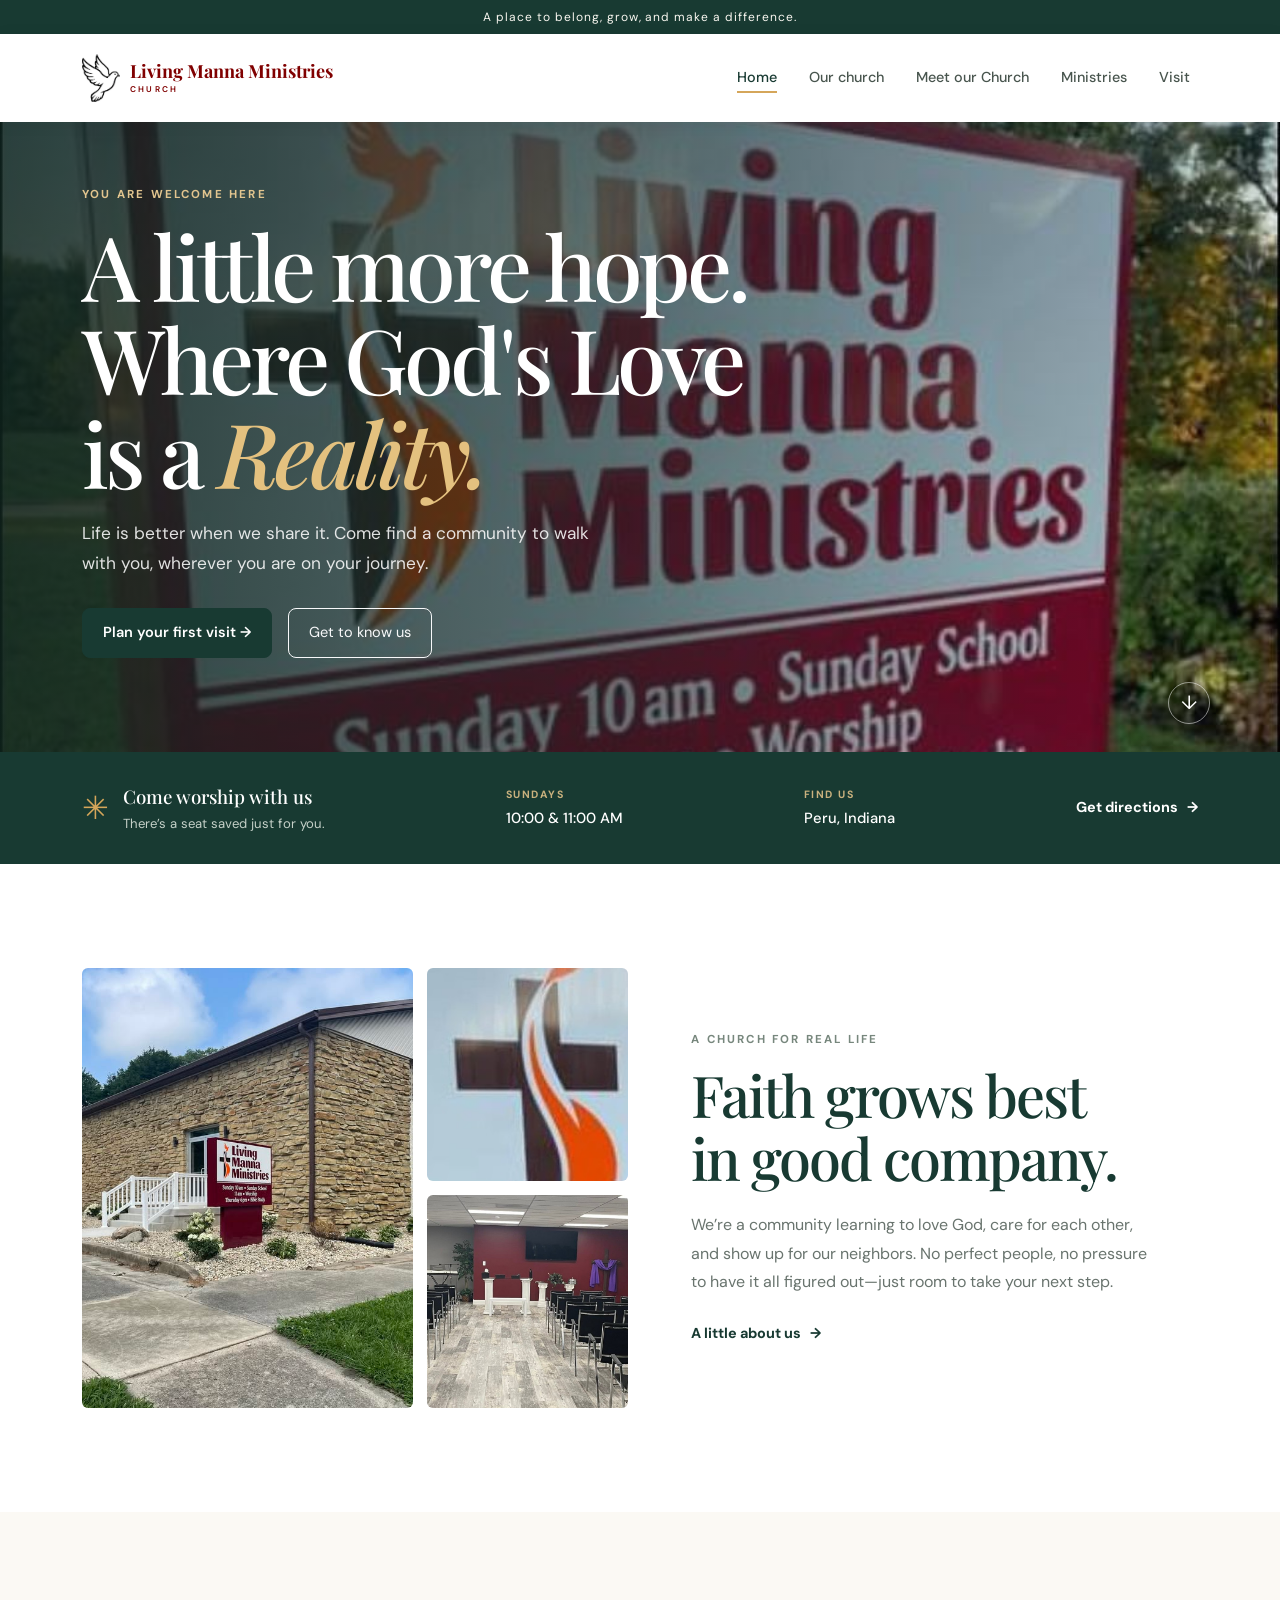
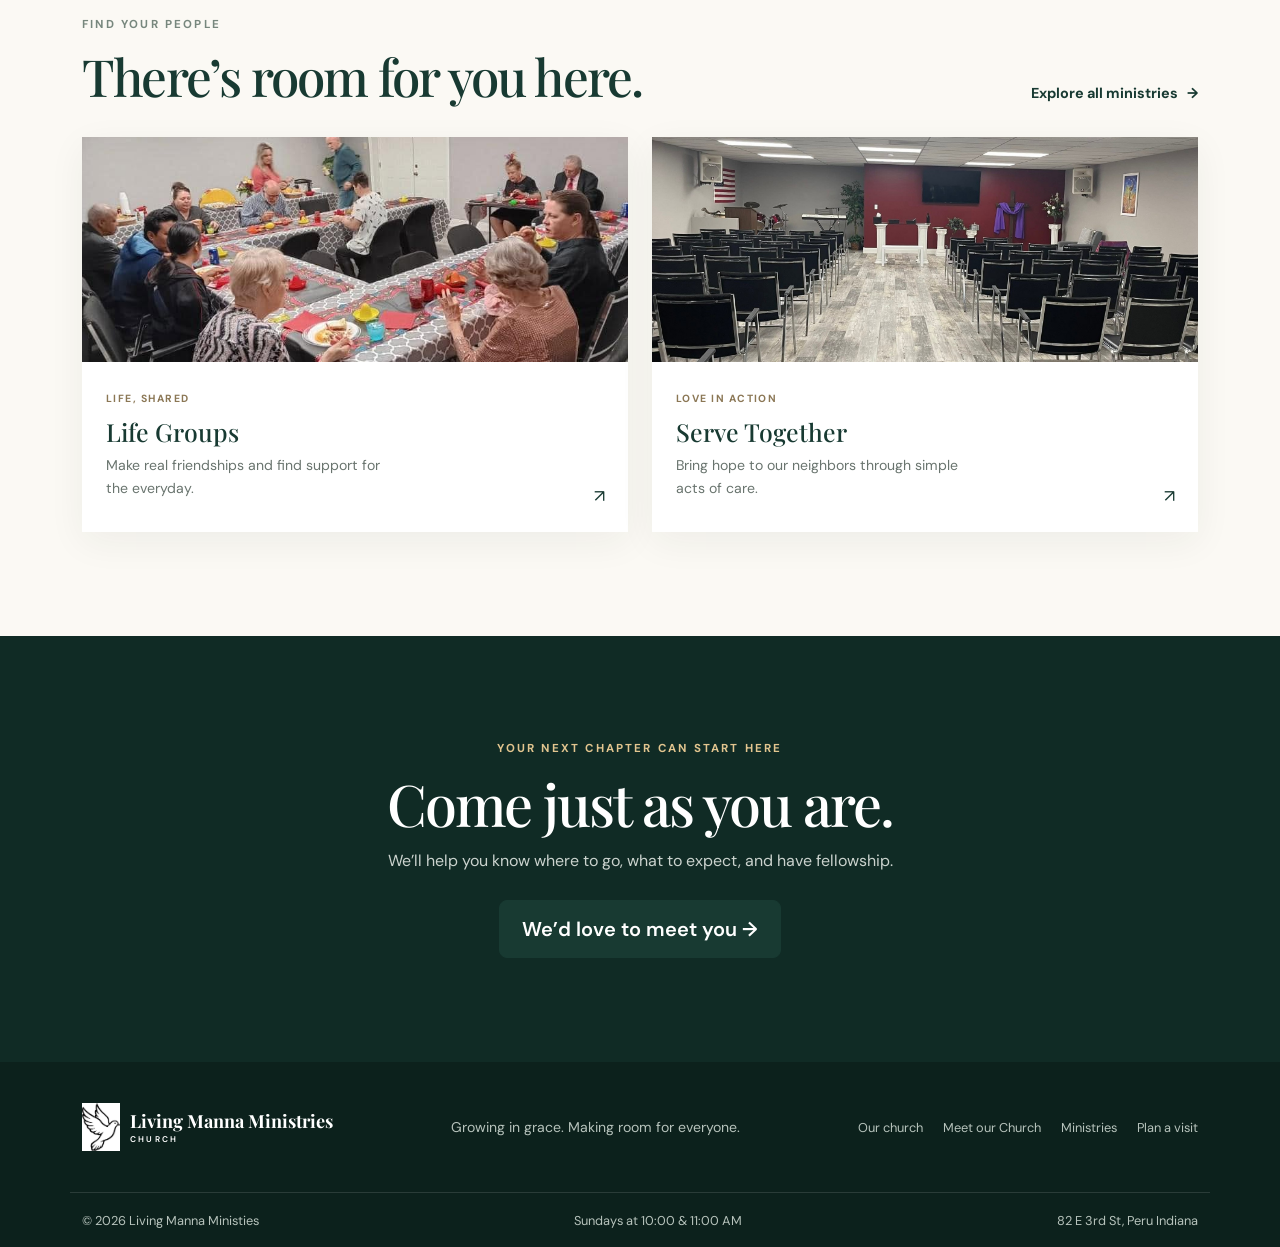
==== index.html @ 955fe7a9 "heading" ====
<!doctype html>
<html lang="en">

<head>
  <meta charset="utf-8">
  <meta name="viewport" content="width=device-width, initial-scale=1">
  <meta name="description"
    content="A welcoming church community. Join us for Sunday worship, find a group, and discover your place at Grace Community Church.">
  <title>Living Manna Ministries</title>
  <link rel="preconnect" href="https://fonts.googleapis.com">
  <link rel="preconnect" href="https://fonts.gstatic.com" crossorigin>
  <link
    href="https://fonts.googleapis.com/css2?family=DM+Sans:wght@400;500;600;700&family=Playfair+Display:wght@500;600;700&display=swap"
    rel="stylesheet">
  <link href="https://cdn.jsdelivr.net/npm/bootstrap@5.3.8/dist/css/bootstrap.min.css" rel="stylesheet"
    integrity="sha384-sRIl4kxILFvY47J16cr9ZwB07vP4J8+LH7qKQnuqkuIAvNWLzeN8tE5YBujZqJLB" crossorigin="anonymous">
  <link rel="stylesheet" href="./css/styles.css">
  <link rel="icon" type="image/x-icon" href="./pics/doveLogo.jpeg">
</head>

<body>
  <div class="welcome-bar">A place to belong, grow, and make a difference.</div>
  <nav class="navbar navbar-expand-lg site-nav sticky-top" aria-label="Main navigation">
    <div class="container">
      <a class="navbar-brand church-brand" href="./index.html"><img class="brand-logo" src="./pics/doveLogo.jpeg"
          alt=""><span class="main">Living Manna Ministries<span class="brand-subtitle">CHURCH</span></span></a>
      <button class="navbar-toggler" type="button" data-bs-toggle="collapse" data-bs-target="#mainNav"
        aria-controls="mainNav" aria-expanded="false" aria-label="Toggle navigation"><span
          class="navbar-toggler-icon"></span></button>
      <div class="collapse navbar-collapse" id="mainNav">
        <ul class="navbar-nav ms-auto align-items-lg-center gap-lg-3">
          <li class="nav-item"><a class="nav-link active" aria-current="page" href="./index.html">Home</a></li>
          <li class="nav-item"><a class="nav-link" href="./html/about.html">Our church</a></li>
          <li class="nav-item"><a class="nav-link" href="./html/meet.html">Meet our Church</a></li>
          <li class="nav-item"><a class="nav-link" href="./html/ministries.html">Ministries</a></li>
          <li class="nav-item"><a class="nav-link" href="./html/contact.html">Visit</a></li>
          <!-- <li class="nav-item ms-lg-2"><a class="btn btn-primary-custom nav-visit" href="./html/contact.html">Plan your
              visit <span aria-hidden="true">→</span></a></li> -->
        </ul>
      </div>
    </div>
  </nav>

  <main>
    <section class="hero">
      <div class="hero-shade"></div>
      <div class="container hero-content">
        <p class="eyebrow light-eyebrow">YOU ARE WELCOME HERE</p>
        <h1>A little more hope.<br>Where God's Love is a  <em>Reality.</em></h1>
        <p class="hero-copy">Life is better when we share it. Come find a community to walk with you, wherever you are
          on your journey.</p>
        <div class="d-flex flex-wrap gap-3">
          <a class="btn btn-primary-custom btn-lg" href="./html/contact.html">Plan your first visit <span
              aria-hidden="true">→</span></a>
          <a class="btn btn-outline-light btn-lg" href="./html/about.html">Get to know us</a>
        </div>
      </div>
      <a href="#welcome" class="hero-scroll" aria-label="Scroll to learn more">↓</a>
    </section>

    <section class="service-strip" aria-label="Sunday service times">
      <div class="container service-strip-inner">
        <div class="service-intro"><span class="service-icon" aria-hidden="true">✳</span>
          <div><strong>Come worship with us</strong><span>There’s a seat saved just for you.</span></div>
        </div>
        <div class="service-detail"><span class="detail-label">SUNDAYS</span><strong>10:00 &amp; 11:00 AM</strong></div>
        <div class="service-detail"><span class="detail-label">FIND US</span><strong>Peru, Indiana</strong></div>
        <a class="text-link" href="./html/contact.html">Get directions <span aria-hidden="true">→</span></a>
      </div>
    </section>

    <section id="welcome" class="section-space">
      <div class="container">
        <div class="row align-items-center g-4">
          <div class="col-lg-6">
            <div class="welcome-gallery">
              <img class="welcome-gallery-main" src="./pics/LivingMannaMinistries.jpg"
                alt="Living Manna Ministries Church">
              <div class="welcome-gallery-stack">
                <img src="./pics/LMM sign2.jpg" alt="Living Manna Ministries sign">
                <img src="./pics/inside1.jpg" alt="Inside the church sanctuary">
              </div>
            </div>
          </div>
          <div class="col-lg-6 welcome-copy">
            <p class="eyebrow">A CHURCH FOR REAL LIFE</p>
            <h2>Faith grows best<br>in good company.</h2>
            <p class="body-copy">We’re a community learning to love God, care for each other, and show up for our
              neighbors. No perfect people, no pressure to have it all figured out—just room to take your next step.</p>
            <a class="text-link" href="./html/about.html">A little about us <span aria-hidden="true">→</span></a>
          </div>
        </div>
      </div>
    </section>

    <section class="ministries-preview section-space">
      <div class="container">
        <div class="section-heading">
          <div>
            <p class="eyebrow">FIND YOUR PEOPLE</p>
            <h2>There’s room for you here.</h2>
          </div>
          <a class="text-link d-none d-md-inline-flex" href="./html/ministries.html">Explore all ministries <span
              aria-hidden="true">→</span></a>
        </div>
        <div class="row g-4 mt-2">
          <!-- <div class="col-md-4"><a class="ministry-card" href="./html/ministries.html#kids">
              <div class="ministry-image ministry-kids"></div>
              <div class="ministry-card-copy"><span class="card-kicker">FOR LITTLE ONES</span>
                <h3>Grace Kids</h3>
                <p>A safe, joyful place for kids to discover a big-hearted God.</p><span class="card-arrow"
                  aria-hidden="true">↗</span>
              </div>
            </a></div> -->
          <div class="col-md-6"><a class="ministry-card" href="./html/ministries.html#groups">
              <div class="ministry-image ministry-groups"></div>
              <div class="ministry-card-copy"><span class="card-kicker">LIFE, SHARED</span>
                <h3>Life Groups</h3>
                <p>Make real friendships and find support for the everyday.</p><span class="card-arrow"
                  aria-hidden="true">↗</span>
              </div>
            </a></div>
          <div class="col-md-6"><a class="ministry-card" href="./html/ministries.html#serve">
              <div class="ministry-image ministry-serve"></div>
              <div class="ministry-card-copy"><span class="card-kicker">LOVE IN ACTION</span>
                <h3>Serve Together</h3>
                <p>Bring hope to our neighbors through simple acts of care.</p><span class="card-arrow"
                  aria-hidden="true">↗</span>
              </div>
            </a></div>
        </div>
        <a class="text-link d-md-none mt-4" href="./html/ministries.html">Explore all ministries <span
            aria-hidden="true">→</span></a>
      </div>
    </section>

    <section class="invitation section-space">
      <div class="container invitation-content">
        <p class="eyebrow light-eyebrow">YOUR NEXT CHAPTER CAN START HERE</p>
        <h2>Come just as you are.</h2>
        <p>We’ll help you know where to go, what to expect, and have fellowship.</p>
        <a class="btn btn-primary-custom btn-lg" href="./html/contact.html">We’d love to meet you <span
            aria-hidden="true">→</span></a>
      </div>
    </section>
  </main>

  <footer class="site-footer">
    <div class="container footer-main">
      <a class="navbar-brand church-brand footer-brand" href="./index.html"><img class="brand-logo"
          src="./pics/doveLogo.jpeg" alt=""><span>Living Manna Ministries<span class="brand-subtitle">CHURCH</span></span></a>
      <p>Growing in grace. Making room for everyone.</p>
      <div class="footer-links"><a href="./html/about.html">Our church</a><a
          href="./html/meet.html">Meet our Church</a><a href="./html/ministries.html">Ministries</a><a
          href="./html/contact.html">Plan a visit</a></div>
    </div>
    <div class="container footer-bottom"><span>© 2026 Living Manna Ministies</span><span>Sundays at 10:00 &amp; 11:00
        AM</span>
      <span>82 E 3rd St, Peru Indiana</span>
    </div>
  </footer>


  <script src="https://cdn.jsdelivr.net/npm/bootstrap@5.3.8/dist/js/bootstrap.bundle.min.js"
    integrity="sha384-FKyoEForCGlyvwx9Hj09JcYn3nv7wiPVlz7YYwJrWVcXK/BmnVDxM+D2scQbITxI"
    crossorigin="anonymous"></script>
</body>

</html>
---- css/styles.css ----
:root {
  --forest: #183a32;
  --forest-deep: #102b25;
  --sage: #e9eee7;
  --cream: #fbf9f4;
  --gold: #d5a65a;
  --ink: #23312c;
  --muted: #69746e;
  --serif: "Playfair Display", Georgia, serif;
  --sans: "DM Sans", Arial, sans-serif;
}

* {
  box-sizing: border-box;
}

html {
  scroll-behavior: smooth;
}

body {
  margin: 0;
  color: var(--ink);
  background: #fff;
  font-family: var(--sans);
  -webkit-font-smoothing: antialiased;
}

a {
  color: inherit;
}

/* a {
  background-color: powderblue;
  transition: background-color 0.5s;
}

a:hover {
  background-color: gold;
} */

/* #carousel {
  height: 50px;
} */

.welcome-bar {
  padding: 8px 16px;
  color: #f9f7f0;
  /* color: maroon; */
  background: var(--forest);
  font-size: 0.75rem;
  letter-spacing: 0.08em;
  text-align: center;
}

.site-nav {
  padding: 15px 0;
  background: rgba(255, 255, 255, 0.97);
  box-shadow: 0 2px 16px rgba(20, 40, 31, 0.06);
}

.church-brand {
  display: inline-flex;
  align-items: center;
  gap: 10px;
  color: var(--forest);
  font-family: var(--serif);
  font-size: 1.13rem;
  font-weight: 700;
  line-height: 1.1;
}

.church-brand:hover {
  color: var(--forest);
}

.main {
  color: maroon;
}

.brand-logo {
  display: block;
  width: 38px;
  color: maroon;
  height: 48px;
  object-fit: contain;
}

.brand-subtitle {
  display: block;
  margin-top: 4px;
  font-family: var(--sans);
  font-size: 0.52rem;
  font-weight: 600;
  letter-spacing: 0.27em;
}

.site-nav .nav-link {
  position: relative;
  color: #48554e;
  font-size: 0.9rem;
  font-weight: 500;
  transition: color 0.2s ease;
}

.site-nav .nav-link:hover,
.site-nav .nav-link:focus-visible,
.site-nav .nav-link.active {
  color: var(--forest);
}

.site-nav .nav-link::after {
  position: absolute;
  right: 0.5rem;
  bottom: 0.25rem;
  left: 0.5rem;
  height: 2px;
  background: var(--gold);
  content: "";
  transform: scaleX(0);
  transform-origin: center;
  transition: transform 0.2s ease;
}

.site-nav .nav-link:hover::after,
.site-nav .nav-link:focus-visible::after,
.site-nav .nav-link.active::after {
  transform: scaleX(1);
}

.btn-primary-custom {
  border: 1px solid var(--forest);
  color: #fff;
  background: var(--forest);
  font-weight: 600;
}

.btn-primary-custom:hover,
.btn-primary-custom:focus {
  border-color: var(--forest-deep);
  color: #fff;
  background: var(--forest-deep);
}

.nav-visit {
  padding: 10px 17px;
  font-size: 0.87rem;
}

.hero {
  position: relative;
  display: flex;
  min-height: 630px;
  align-items: center;
  overflow: hidden;
  color: #fff;
  /* background: #34443a url("https://images.unsplash.com/photo-1511632765486-a01980e01a18?auto=format&fit=crop&w=2000&q=85") center 42% / cover no-repeat; */
  background-image: url("../pics/LMM\ sign1.jpg");
  background-position: center 42%;
  background-size: cover;
  background-repeat: no-repeat;
}

.hero-shade {
  position: absolute;
  inset: 0;
  background: linear-gradient(90deg, rgba(15, 35, 29, 0.85) 0%, rgba(15, 35, 29, 0.58) 48%, rgba(15, 35, 29, 0.08) 100%);
}

.hero-content {
  position: relative;
  z-index: 1;
  padding-top: 24px;
  padding-bottom: 54px;
}

.eyebrow {
  margin-bottom: 15px;
  color: #77877d;
  font-size: 0.72rem;
  font-weight: 700;
  letter-spacing: 0.19em;
}

.light-eyebrow {
  color: #e2c58f;
}

h1,
h2,
h3 {
  font-family: var(--serif);
}

.hero h1 {
  max-width: 720px;
  margin: 0 0 20px;
  font-size: clamp(3.1rem, 7vw, 5.7rem);
  font-weight: 500;
  letter-spacing: -0.045em;
  line-height: 1.04;
}

.hero h1 em {
  color: #e4c17f;
  font-weight: 500;
}

.hero-copy {
  max-width: 510px;
  margin-bottom: 30px;
  color: rgba(255, 255, 255, 0.86);
  font-size: 1.08rem;
  line-height: 1.75;
}

.hero .btn {
  padding: 13px 20px;
  font-size: 0.91rem;
}

.hero .btn-outline-light:hover {
  color: var(--forest);
}

.hero-scroll {
  position: absolute;
  z-index: 1;
  right: max(calc((100vw - 1140px) / 2), 24px);
  bottom: 28px;
  display: grid;
  width: 42px;
  height: 42px;
  place-items: center;
  border: 1px solid rgba(255, 255, 255, 0.5);
  border-radius: 50%;
  color: #fff;
  font-size: 1.2rem;
  text-decoration: none;
}

.service-strip {
  color: #fff;
  background: var(--forest);
}

.service-strip-inner {
  display: flex;
  min-height: 112px;
  align-items: center;
  justify-content: space-between;
  gap: 24px;
}

.service-intro {
  display: flex;
  align-items: center;
  gap: 14px;
}

.service-icon {
  color: var(--gold);
  font-size: 2rem;
}

.service-intro strong,
.service-intro span:not(.service-icon) {
  display: block;
}

.service-intro strong {
  font-family: var(--serif);
  font-size: 1.17rem;
  font-weight: 500;
}

.service-intro div span {
  margin-top: 3px;
  color: #c5d0c8;
  font-size: 0.82rem;
}

.service-detail {
  display: grid;
  gap: 4px;
}

.detail-label {
  color: #c9b17e;
  font-size: 0.66rem;
  font-weight: 700;
  letter-spacing: 0.14em;
}

.service-detail strong {
  font-size: 0.92rem;
  font-weight: 500;
}

.text-link {
  display: inline-flex;
  align-items: center;
  gap: 9px;
  color: var(--forest);
  font-size: 0.9rem;
  font-weight: 700;
  text-decoration: none;
}

.text-link:hover {
  color: #9c7131;
}

.service-strip .text-link {
  color: #fff;
}

.section-space {
  padding: 104px 0;
}

.welcome-gallery {
  display: grid;
  height: clamp(320px, 38vw, 440px);
  grid-template-columns: minmax(0, 1.65fr) minmax(0, 1fr);
  gap: 14px;
}

.welcome-gallery img {
  display: block;
  width: 100%;
  height: 100%;
  border-radius: 6px;
  object-fit: cover;
}

.welcome-gallery-stack {
  display: grid;
  min-height: 0;
  grid-template-rows: repeat(2, minmax(0, 1fr));
  gap: 14px;
}

.welcome-photo {
  min-height: 430px;
  background: #e9e8df url("https://images.unsplash.com/photo-1511632765486-a01980e01a18?auto=format&fit=crop&w=1100&q=85") center / cover no-repeat;
}

.welcome-copy {
  padding-left: clamp(20px, 4vw, 72px);
}

.welcome-copy h2,
.section-heading h2,
.invitation h2,
.page-intro h1 {
  color: var(--forest);
  font-size: clamp(2.5rem, 4.5vw, 3.8rem);
  font-weight: 500;
  letter-spacing: -0.035em;
  line-height: 1.1;
}

.welcome-copy h2 {
  margin-bottom: 21px;
}

.body-copy {
  max-width: 470px;
  margin-bottom: 24px;
  color: var(--muted);
  font-size: 1rem;
  line-height: 1.8;
}

.ministries-preview {
  background: var(--cream);
}

.section-heading {
  display: flex;
  align-items: end;
  justify-content: space-between;
  gap: 24px;
}

.section-heading h2 {
  margin-bottom: 0;
  font-size: clamp(2.2rem, 4vw, 3.2rem);
}

.ministry-card {
  display: block;
  height: 100%;
  overflow: hidden;
  color: var(--ink);
  background: #fff;
  box-shadow: 0 10px 35px rgba(26, 44, 34, 0.06);
  text-decoration: none;
  transition: transform 180ms ease, box-shadow 180ms ease;
}

.ministry-card:hover {
  transform: translateY(-4px);
  box-shadow: 0 15px 38px rgba(26, 44, 34, 0.12);
}

.ministry-image {
  height: 225px;
  background-position: center;
  background-size: cover;
}

.ministry-kids {
  background-image: url("https://images.unsplash.com/photo-1472162072942-cd5147eb3902?auto=format&fit=crop&w=800&q=80");
}

.ministry-groups {
  /* background-image: url("https://images.unsplash.com/photo-1529156069898-49953e39b3ac?auto=format&fit=crop&w=800&q=80"); */
  background-image: url("../pics/pplChurch.jpg");
}

.ministry-serve {
  /* background-image: url("https://images.unsplash.com/photo-1559027615-cd4628902d4a?auto=format&fit=crop&w=800&q=80"); */

  background-image: url("../pics/inside1.jpg");
}

.ministry-card-copy {
  position: relative;
  min-height: 170px;
  padding: 23px 24px;
}

.card-kicker {
  color: #8b7755;
  font-size: 0.65rem;
  font-weight: 700;
  letter-spacing: 0.14em;
}

.ministry-card h3 {
  margin: 8px 0;
  color: var(--forest);
  font-size: 1.55rem;
}

.ministry-card p {
  max-width: 285px;
  margin: 0;
  color: var(--muted);
  font-size: 0.88rem;
  line-height: 1.6;
}

.card-arrow {
  position: absolute;
  right: 23px;
  bottom: 22px;
  color: var(--forest);
  font-size: 1.1rem;
}

.invitation {
  color: #fff;
  background: var(--forest-deep);
  text-align: center;
}

.invitation-content {
  max-width: 730px;
}

.invitation h2 {
  margin-bottom: 14px;
  color: #fff;
}

.invitation p:not(.eyebrow) {
  margin: 0 auto 27px;
  color: #cbd3ce;
  font-size: 1rem;
}

.invitation .btn {
  padding: 13px 22px;
}

.site-footer {
  color: #e7ece8;
  background: #0c211c;
}

.footer-main {
  display: flex;
  min-height: 130px;
  align-items: center;
  justify-content: space-between;
  gap: 24px;
}

.footer-brand {
  color: #fff;
}

.footer-brand:hover {
  color: #fff;
}

.footer-main > p {
  margin: 0;
  color: #b7c3bc;
  font-size: 0.88rem;
}

.footer-links {
  display: flex;
  gap: 20px;
}

.footer-links a,
.footer-bottom {
  color: #b7c3bc;
  font-size: 0.8rem;
  text-decoration: none;
}

.footer-links a:hover {
  color: #fff;
}

.footer-bottom {
  display: flex;
  min-height: 55px;
  align-items: center;
  justify-content: space-between;
  border-top: 1px solid rgba(255, 255, 255, 0.12);
}

.page-intro {
  padding: 88px 0 82px;
  background: var(--cream);
  text-align: center;
}

.page-intro .eyebrow {
  margin-bottom: 12px;
}

.page-intro h1 {
  margin-bottom: 15px;
}

.page-intro p:not(.eyebrow) {
  max-width: 620px;
  margin: 0 auto;
  color: var(--muted);
  font-size: 1.05rem;
  line-height: 1.7;
}

.story-section {
  padding: 80px 0;
}

.story-image {
  min-height: 420px;
  background-image: url("../pics/pplChurch.jpg"); 
  /* background: #e4e9e4 url("https://images.unsplash.com/photo-1529156069898-49953e39b3ac?auto=format&fit=crop&w=1100&q=85") center / cover no-repeat; */
}

.story-copy {
  max-width: 530px;
}

.story-copy h2,
.value-card h3,
.visit-card h2,
.ministry-detail h2 {
  color: var(--forest);
}

.story-copy h2,
.visit-card h2,
.ministry-detail h2 {
  font-size: clamp(2rem, 4vw, 2.8rem);
}

.story-copy p,
.ministry-detail p {
  color: var(--muted);
  line-height: 1.8;
}

.values-section {
  padding: 76px 0 90px;
  /* background: var(--cream); */
  background-imgage: url("../pics/inside1.jpg");

}

.section-heading-title {
  color: var(--forest);
  font-size: clamp(2.2rem, 4vw, 3.2rem);
  font-weight: 500;
}

.value-card {
  height: 100%;
  padding: 28px;
  border-top: 2px solid var(--gold);
  background: #fff;
}

.value-card h3 {
  margin-bottom: 10px;
  font-size: 1.45rem;
}

.value-card p {
  margin: 0;
  color: var(--muted);
  font-size: 0.92rem;
  line-height: 1.7;
}

.church-team {
  padding: 70px 0 90px;
  background: var(--cream);
}

.member-card {
  height: 100%;
  overflow: hidden;
  border: 0;
  background: #fff;
  box-shadow: 0 10px 35px rgba(26, 44, 34, 0.08);
}

.member-card-photo {
  display: grid;
  min-height: 280px;
  place-items: center;
  padding: 20px;
  color: var(--muted);
  background: #e9eee7;
  text-align: center;
}

.member-card-photo img {
  width: 100%;
  height: 100%;
  min-height: 280px;
  object-fit: cover;
}

.member-card-photo span {
  padding: 10px 14px;
  border: 1px dashed #9aa79e;
  border-radius: 4px;
  font-size: 0.9rem;
}

.member-card .card-body {
  padding: 22px 24px;
}

.member-card h2 {
  margin-bottom: 6px;
  color: var(--forest);
  font-family: var(--serif);
  font-size: 1.5rem;
}

.member-card p {
  margin: 0;
  color: var(--muted);
}

.member-position {
  color: #8b7755 !important;
  font-size: 0.78rem;
  font-weight: 700;
  letter-spacing: 0.1em;
  text-transform: uppercase;
}

.ministries-page {
  padding: 70px 0 90px;
}

.ministry-detail {
  display: grid;
  min-height: 310px;
  grid-template-columns: 0.9fr 1.1fr;
  align-items: center;
  gap: 48px;
  padding: 32px 0;
  border-bottom: 1px solid #e8ebe7;
  scroll-margin-top: 90px;
}

.ministry-detail:nth-child(even) {
  grid-template-columns: 1.1fr 0.9fr;
}

.ministry-detail:nth-child(even) .ministry-detail-image {
  order: 2;
}

.ministry-detail-image {
  min-height: 255px;
  background-position: center;
  background-size: cover;
}

.kids-photo {
  /* background-image: url("https://images.unsplash.com/photo-1472162072942-cd5147eb3902?auto=format&fit=crop&w=1000&q=80"); */
  background-image: url("https://encrypted-tbn0.gstatic.com/images?q=tbn:ANd9GcRfG9FADk11TNDxoEALGDIh_ZkDiamhuigVRnOQrStZWg&s=10")
}

.groups-photo {
  background-image: url("https://images.unsplash.com/photo-1529156069898-49953e39b3ac?auto=format&fit=crop&w=1000&q=80");
}

.serve-photo {
  background-image: url("https://images.unsplash.com/photo-1559027615-cd4628902d4a?auto=format&fit=crop&w=1000&q=80");
}

.ministry-detail h2 {
  margin-bottom: 12px;
}

.visit-section {
  padding: 72px 0 96px;
}

.visit-card {
  height: 100%;
  padding: 32px;
  background: var(--cream);
}

.visit-card h2 {
  margin-bottom: 20px;
}

.visit-card h3 {
  margin: 22px 0 6px;
  color: var(--forest);
  font-size: 1.18rem;
}

.visit-card p,
.visit-card address {
  margin-bottom: 0;
  color: var(--muted);
  line-height: 1.75;
}

.visit-photo {
  min-height: 420px;
  background: #e3e7e1 url("https://images.unsplash.com/photo-1438232992991-995b7058bbb3?auto=format&fit=crop&w=1100&q=85") center / cover no-repeat;
}

.contact-callout {
  margin-top: 36px;
  padding: 28px;
  color: #fff;
  background: var(--forest);
}

.contact-callout h2 {
  margin-bottom: 8px;
  color: #fff;
  font-family: var(--serif);
  font-size: 1.65rem;
}

.contact-callout p {
  margin-bottom: 17px;
  color: #d0dad3;
}

.contact-callout a {
  color: #e6c98e;
}

#carousel .carousel-item img {
  display: block;
  width: min(100%, 900px);
  height: clamp(240px, 45vw, 480px);
  margin-inline: auto;
  object-fit: contain;
}

@media (max-width: 767.98px) {
  .hero {
    min-height: 590px;
    background-position: 58% center;
  }

  .hero-shade {
    background: linear-gradient(90deg, rgba(15, 35, 29, 0.83), rgba(15, 35, 29, 0.5));
  }

  .hero h1 {
    font-size: clamp(2.5rem, 9vw, 3.5rem);
  }

  .service-strip-inner {
    min-height: auto;
    flex-wrap: wrap;
    justify-content: flex-start;
    padding-top: 24px;
    padding-bottom: 24px;
  }

  .service-intro {
    width: 100%;
  }

  .service-detail {
    min-width: 42%;
  }

  .service-strip .text-link {
    margin-top: 4px;
  }

  .section-space {
    padding: 70px 0;
  }

  .welcome-photo {
    min-height: 300px;
  }

  .welcome-gallery {
    height: auto;
    grid-template-columns: 1fr;
  }

  .welcome-gallery-main {
    aspect-ratio: 1.5;
  }

  .welcome-gallery-stack {
    height: 230px;
    grid-template-columns: 1fr;
    grid-template-rows: repeat(2, minmax(0, 1fr));
  }

  .welcome-copy {
    padding-left: 12px;
  }

  .section-heading {
    align-items: start;
    flex-direction: column;
  }

  .ministry-image {
    height: 210px;
  }

  .footer-main {
    align-items: flex-start;
    flex-direction: column;
    justify-content: center;
    padding-top: 28px;
    padding-bottom: 28px;
  }

  .footer-links {
    flex-wrap: wrap;
  }

  .footer-bottom {
    align-items: flex-start;
    flex-direction: column;
    justify-content: center;
    gap: 6px;
    padding-top: 14px;
    padding-bottom: 14px;
  }

  .page-intro {
    padding: 66px 0;
  }

  .story-section,
  .ministries-page,
  .visit-section,
  .church-team {
    padding-top: 55px;
    padding-bottom: 65px;
  }

  .story-image,
  .visit-photo {
    min-height: 300px;
  }

  .ministry-detail,
  .ministry-detail:nth-child(even) {
    grid-template-columns: 1fr;
    gap: 24px;
    padding: 24px 0;
  }

  .ministry-detail:nth-child(even) .ministry-detail-image {
    order: 0;
  }

  .ministry-detail-image {
    min-height: 230px;
  }
}

@media (prefers-reduced-motion: reduce) {
  html {
    scroll-behavior: auto;
  }

  *,
  *::before,
  *::after {
    transition-duration: 0.01ms !important;
  }
}
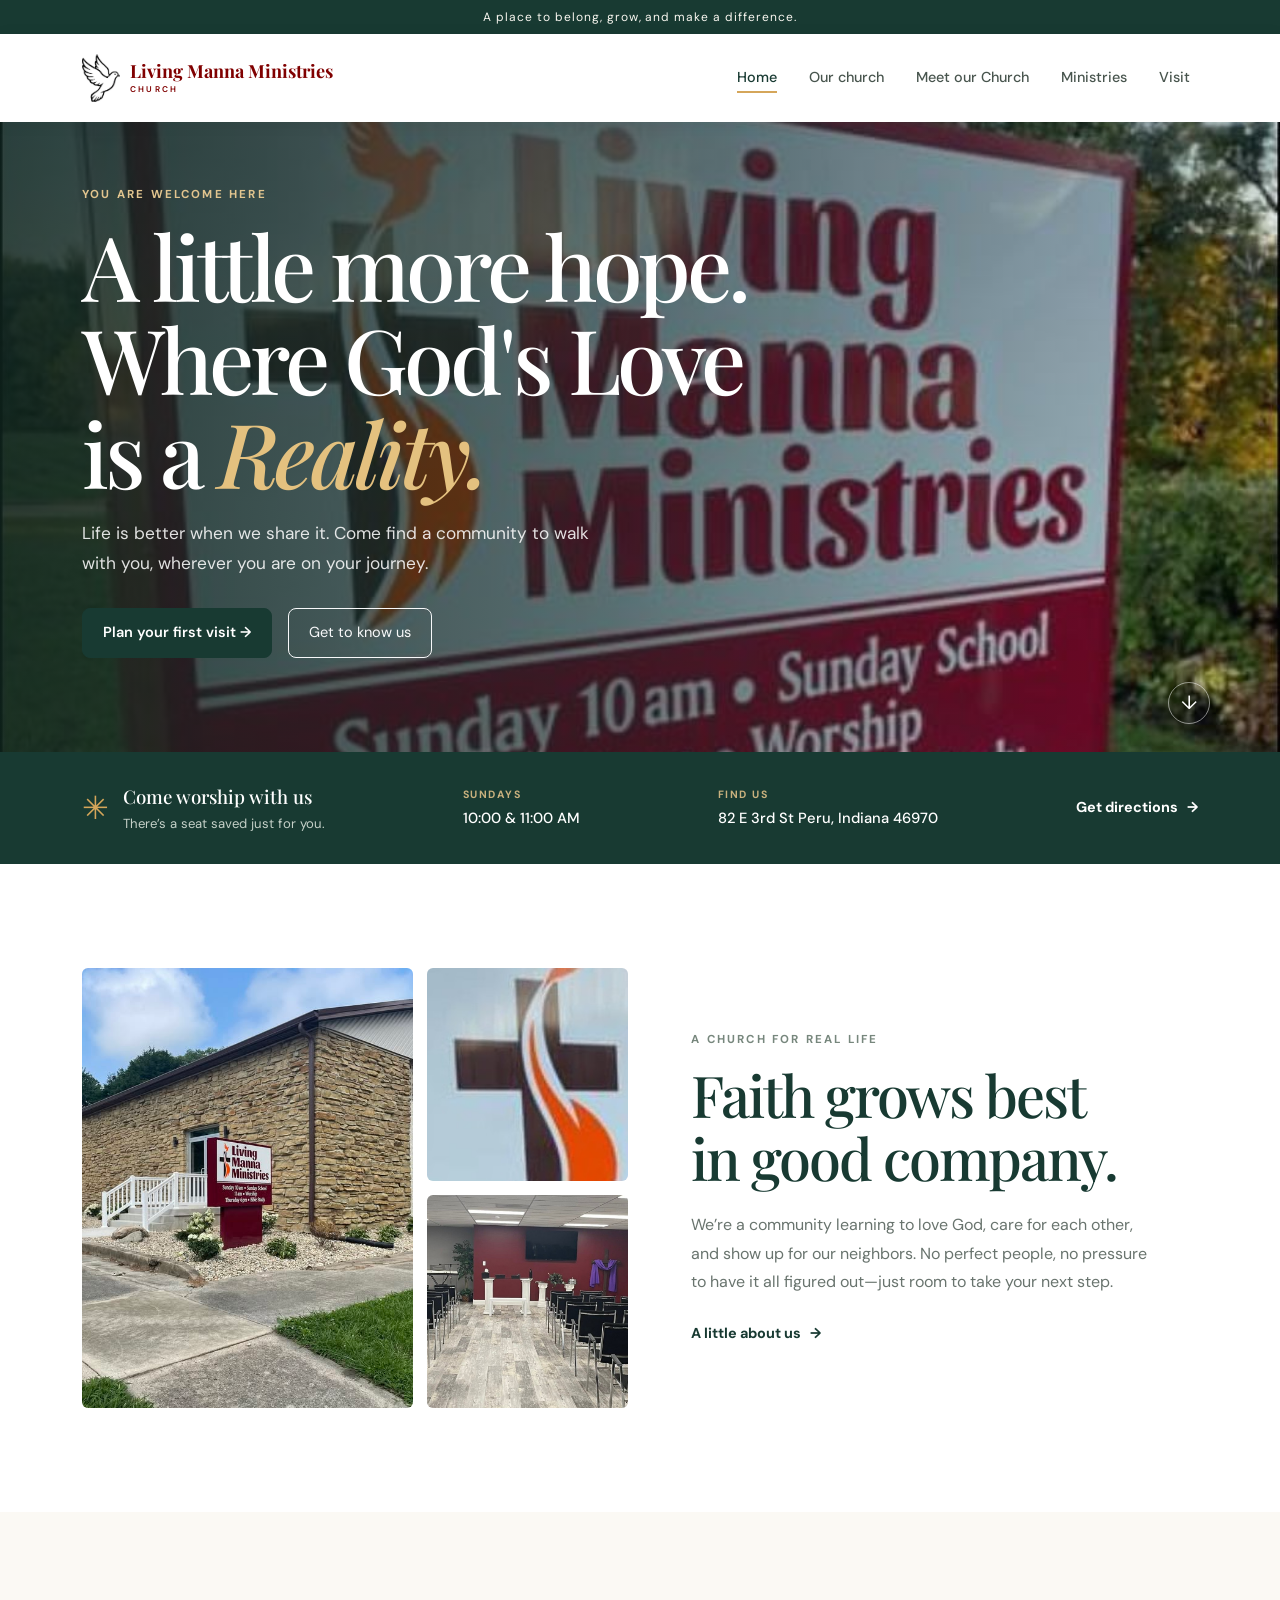
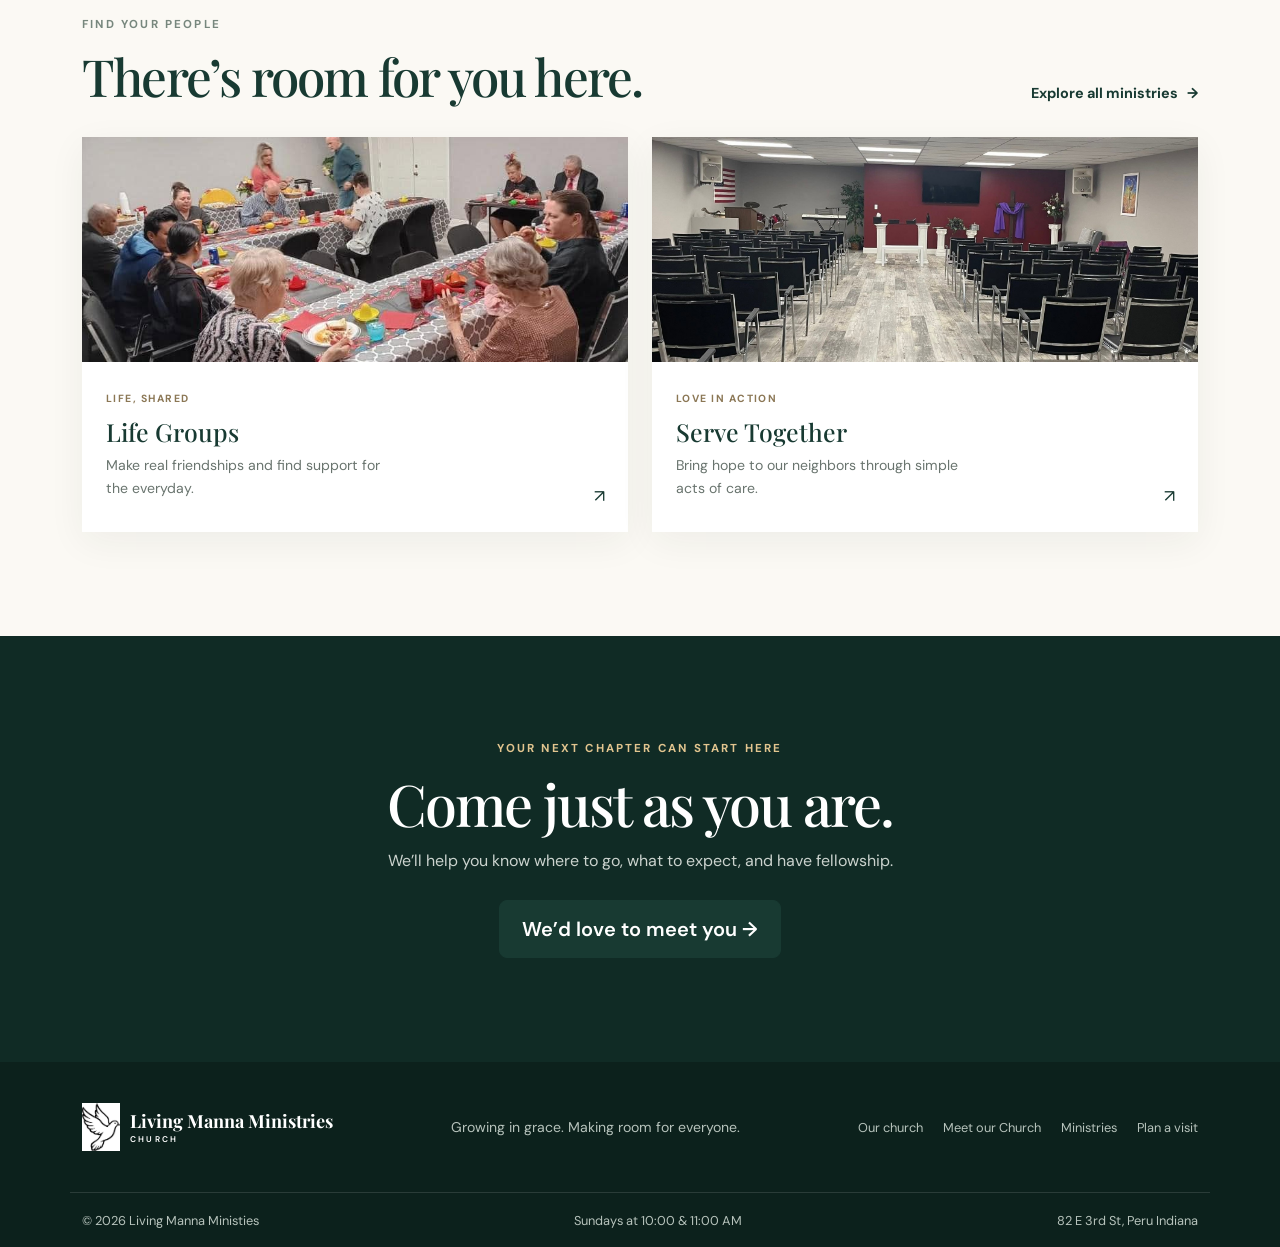
==== commit c5d380d3: "update address" ====
--- a/index.html
+++ b/index.html
@@ -64,7 +64,7 @@
           <div><strong>Come worship with us</strong><span>There’s a seat saved just for you.</span></div>
         </div>
         <div class="service-detail"><span class="detail-label">SUNDAYS</span><strong>10:00 &amp; 11:00 AM</strong></div>
-        <div class="service-detail"><span class="detail-label">FIND US</span><strong>Peru, Indiana</strong></div>
+        <div class="service-detail"><span class="detail-label">FIND US</span><strong>82 E 3rd St Peru, Indiana 46970</strong></div>
         <a class="text-link" href="./html/contact.html">Get directions <span aria-hidden="true">→</span></a>
       </div>
     </section>
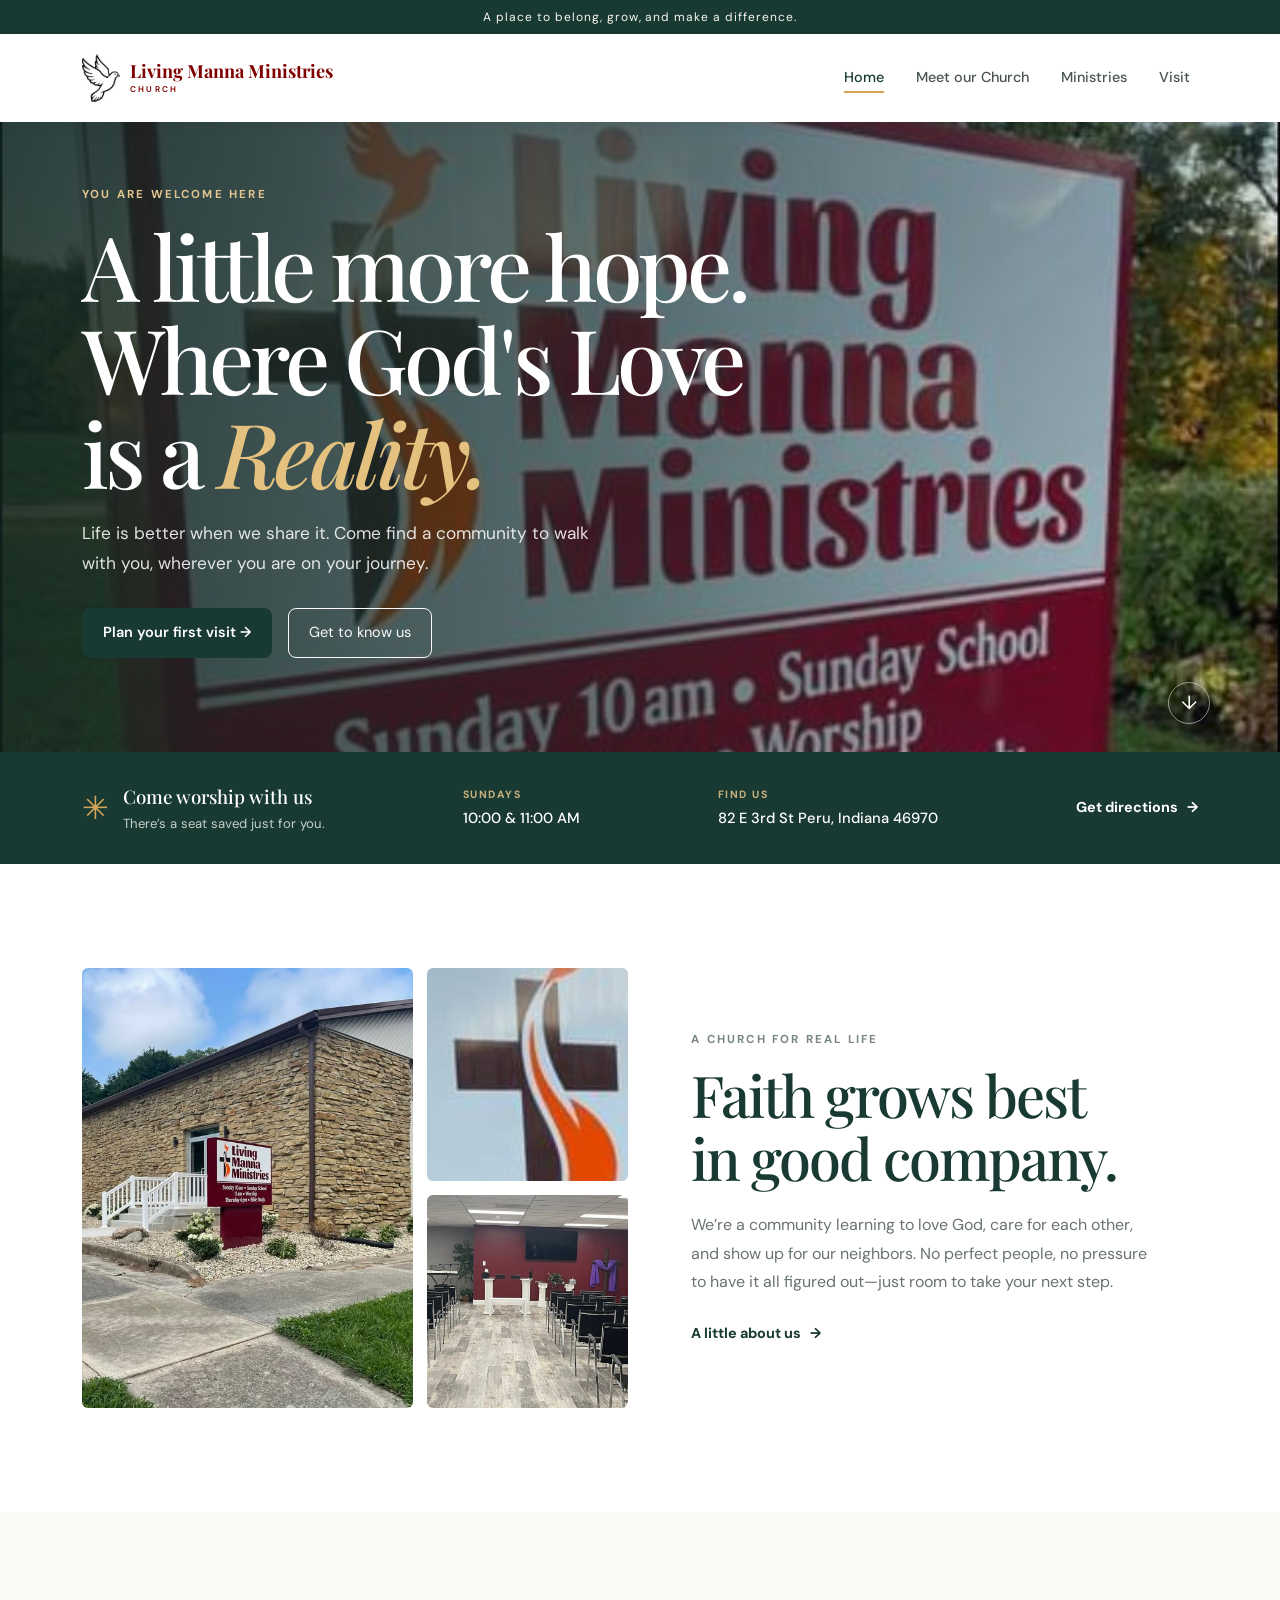
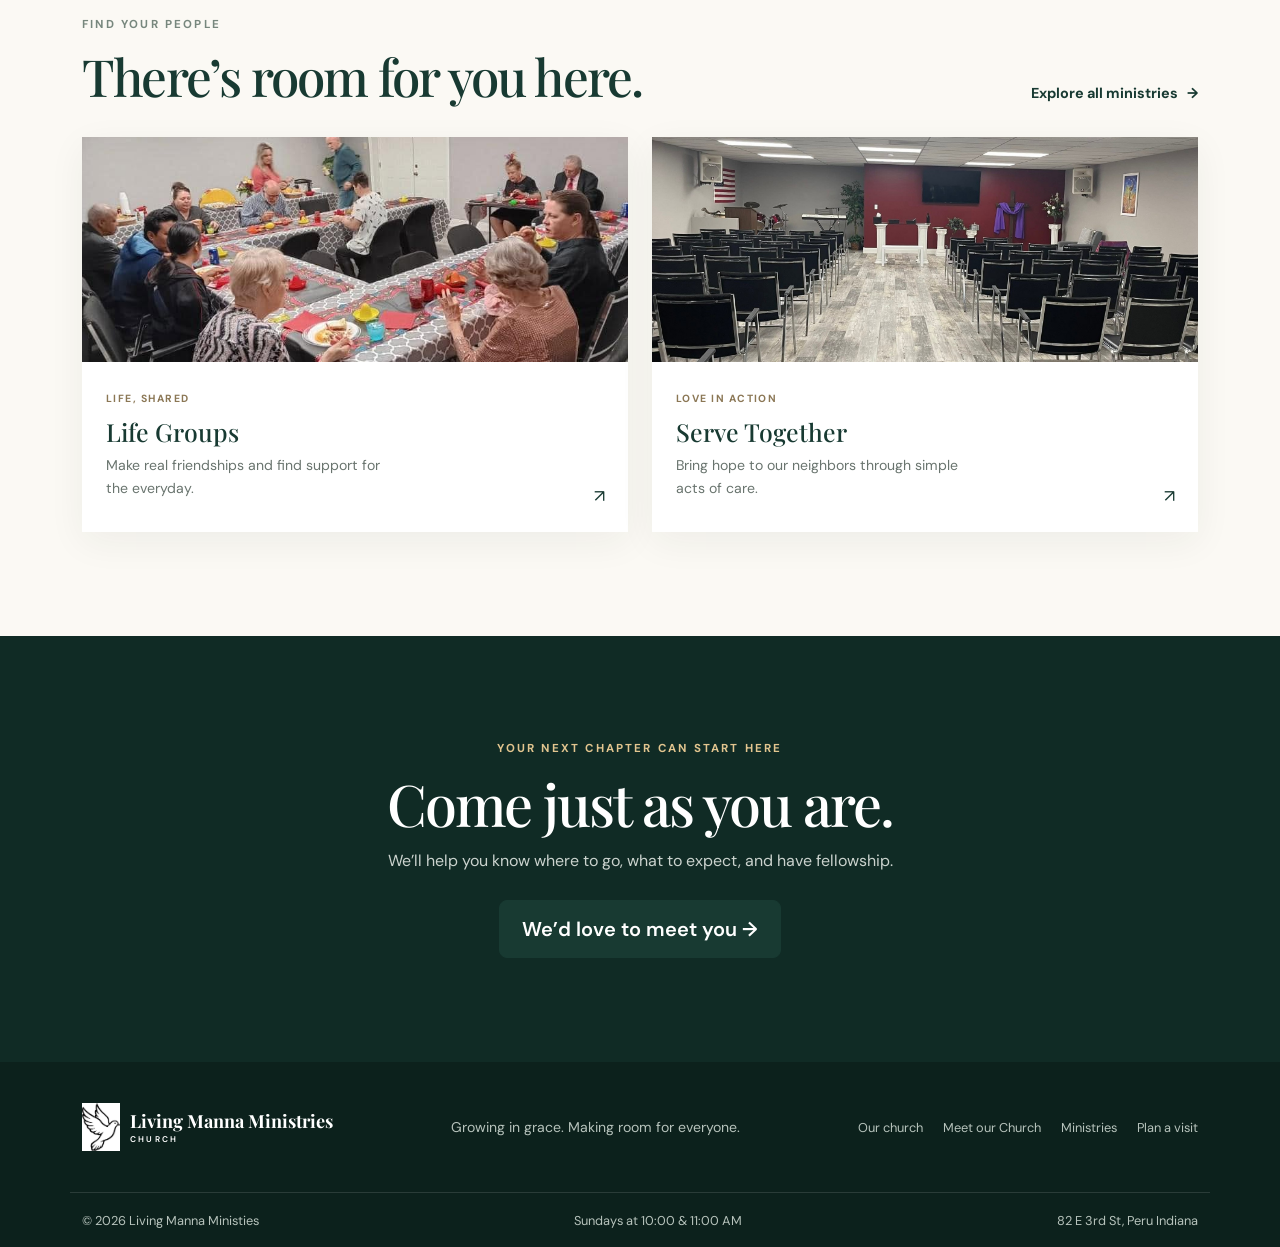
==== commit a8671048: "removed the Our church page" ====
--- a/index.html
+++ b/index.html
@@ -30,7 +30,7 @@
       <div class="collapse navbar-collapse" id="mainNav">
         <ul class="navbar-nav ms-auto align-items-lg-center gap-lg-3">
           <li class="nav-item"><a class="nav-link active" aria-current="page" href="./index.html">Home</a></li>
-          <li class="nav-item"><a class="nav-link" href="./html/about.html">Our church</a></li>
+          <!-- <li class="nav-item"><a class="nav-link" href="./html/about.html">Our church</a></li> -->
           <li class="nav-item"><a class="nav-link" href="./html/meet.html">Meet our Church</a></li>
           <li class="nav-item"><a class="nav-link" href="./html/ministries.html">Ministries</a></li>
           <li class="nav-item"><a class="nav-link" href="./html/contact.html">Visit</a></li>
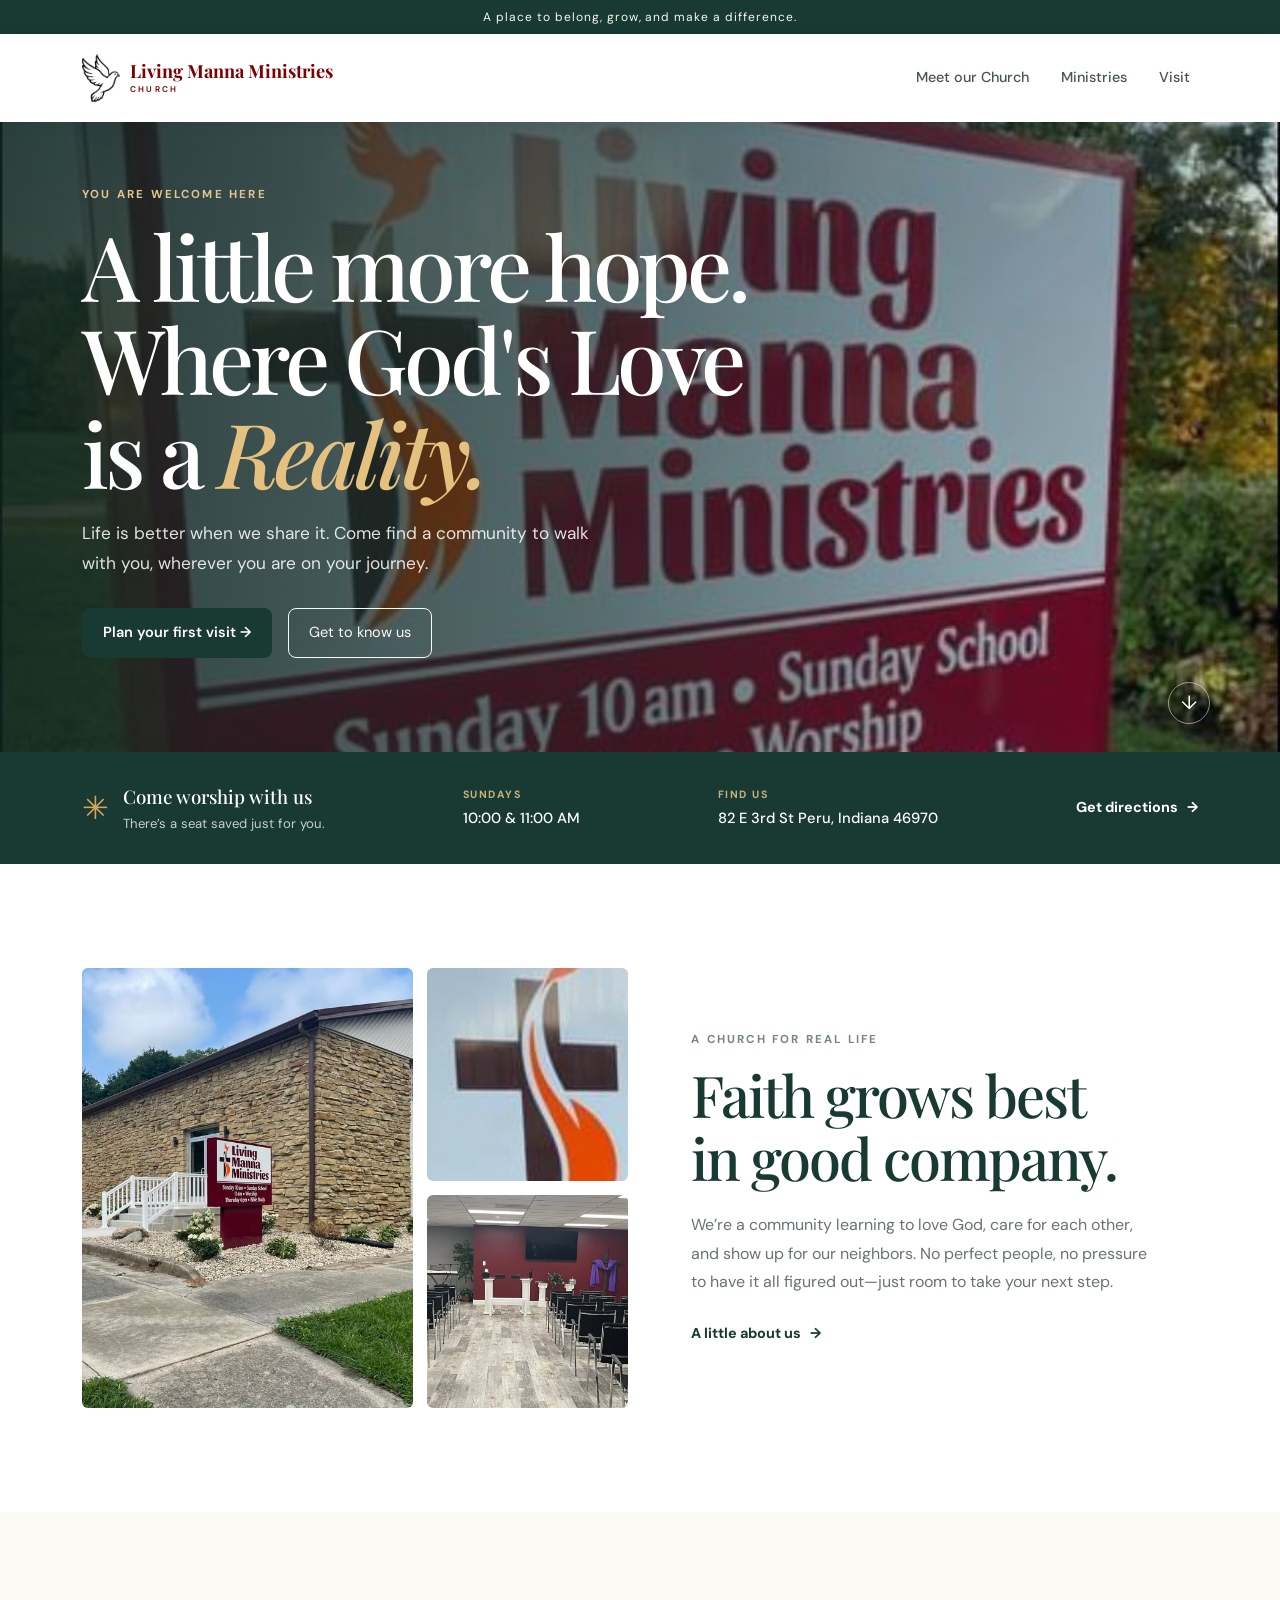
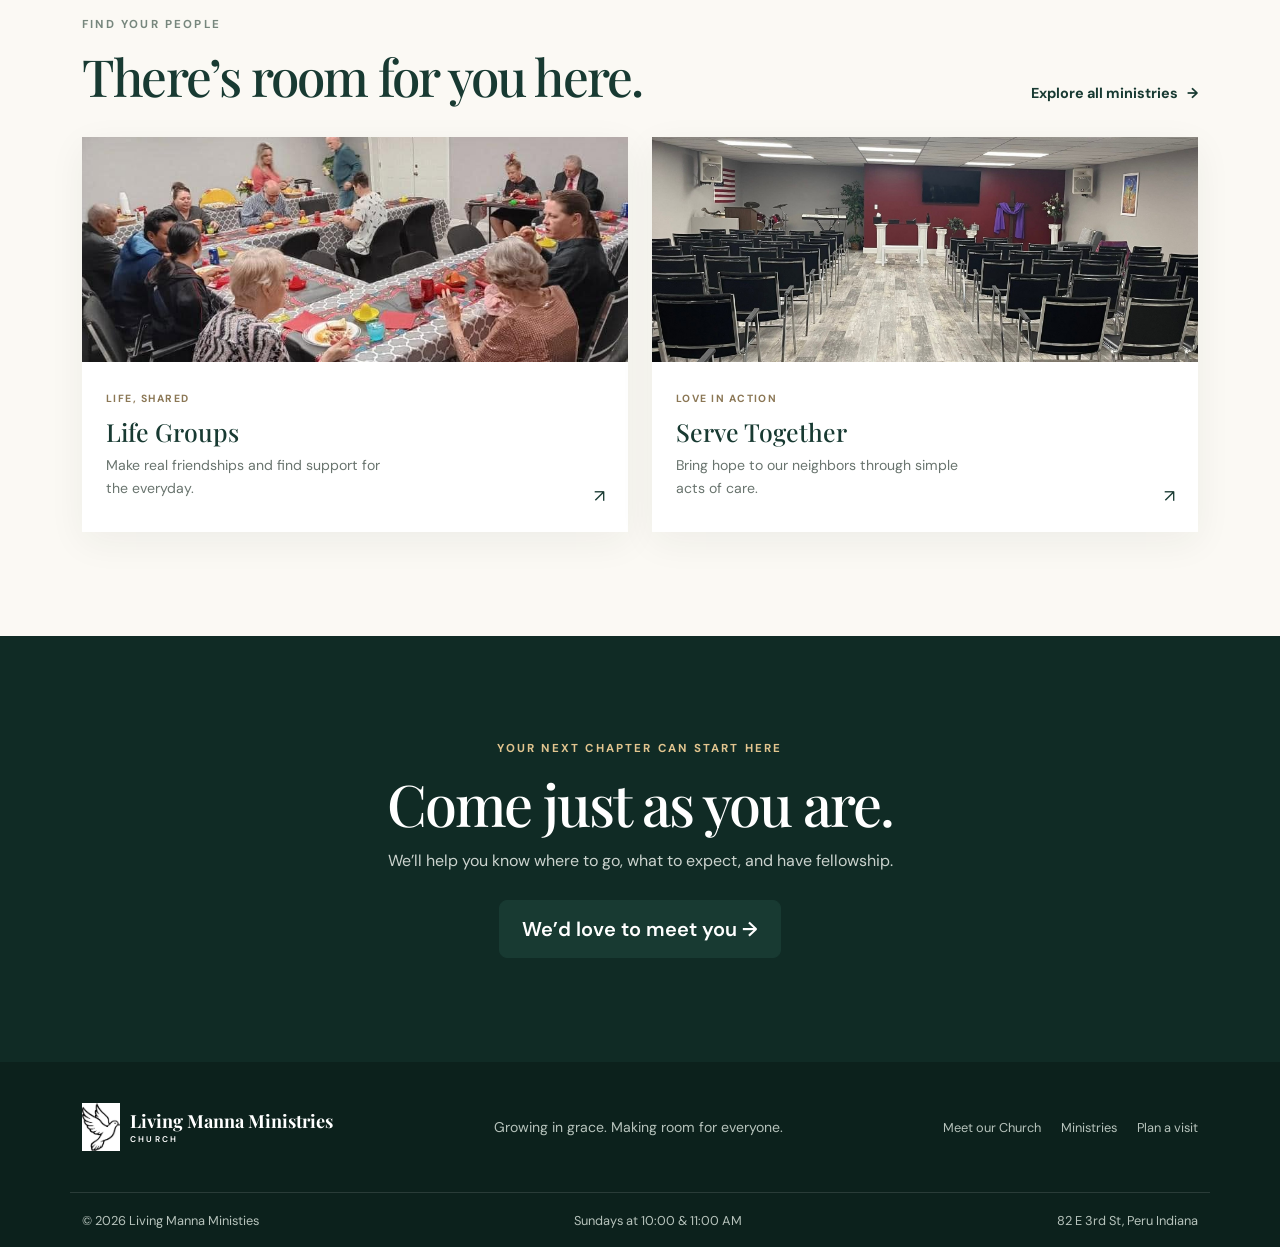
==== commit 15443c9f: "removed the Our church page from the footer" ====
--- a/index.html
+++ b/index.html
@@ -29,7 +29,7 @@
           class="navbar-toggler-icon"></span></button>
       <div class="collapse navbar-collapse" id="mainNav">
         <ul class="navbar-nav ms-auto align-items-lg-center gap-lg-3">
-          <li class="nav-item"><a class="nav-link active" aria-current="page" href="./index.html">Home</a></li>
+          <!-- <li class="nav-item"><a class="nav-link active" aria-current="page" href="./index.html">Home</a></li> -->
           <!-- <li class="nav-item"><a class="nav-link" href="./html/about.html">Our church</a></li> -->
           <li class="nav-item"><a class="nav-link" href="./html/meet.html">Meet our Church</a></li>
           <li class="nav-item"><a class="nav-link" href="./html/ministries.html">Ministries</a></li>
@@ -150,7 +150,7 @@
       <a class="navbar-brand church-brand footer-brand" href="./index.html"><img class="brand-logo"
           src="./pics/doveLogo.jpeg" alt=""><span>Living Manna Ministries<span class="brand-subtitle">CHURCH</span></span></a>
       <p>Growing in grace. Making room for everyone.</p>
-      <div class="footer-links"><a href="./html/about.html">Our church</a><a
+      <div class="footer-links"><a
           href="./html/meet.html">Meet our Church</a><a href="./html/ministries.html">Ministries</a><a
           href="./html/contact.html">Plan a visit</a></div>
     </div>
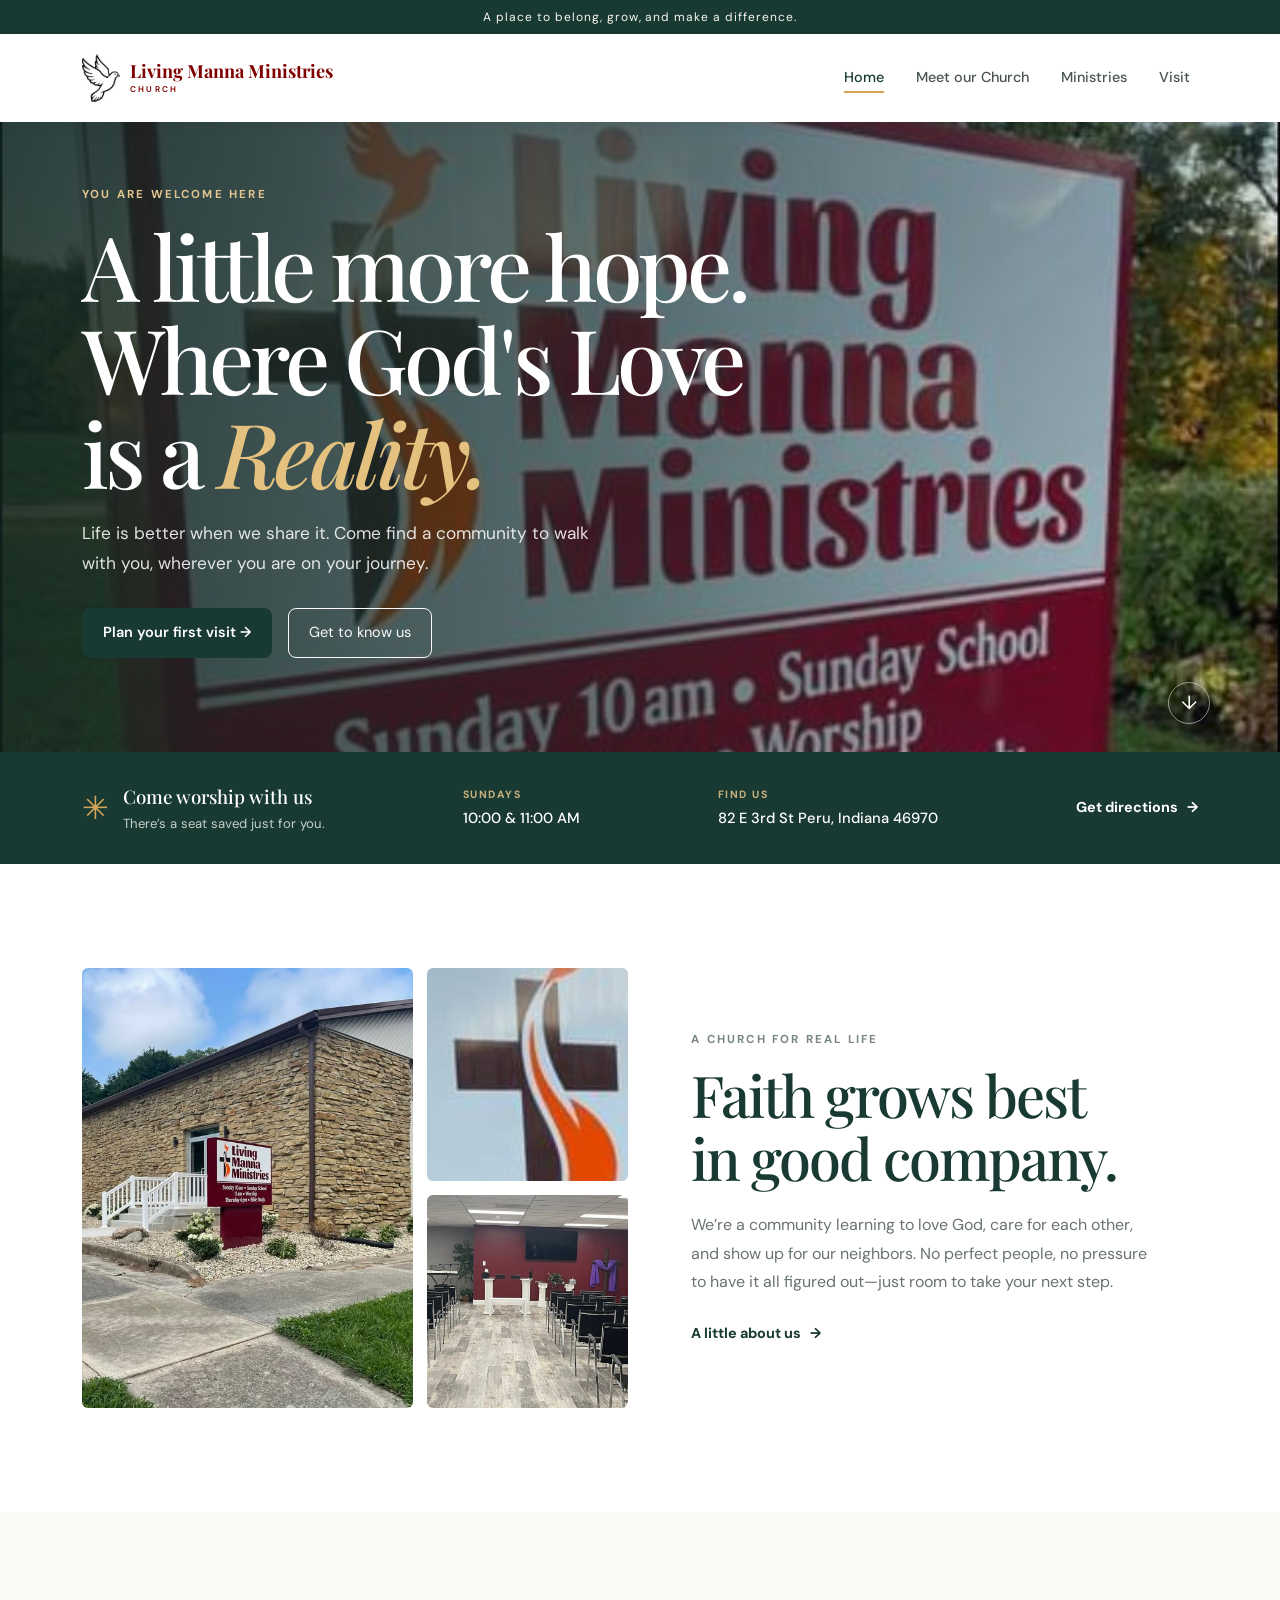
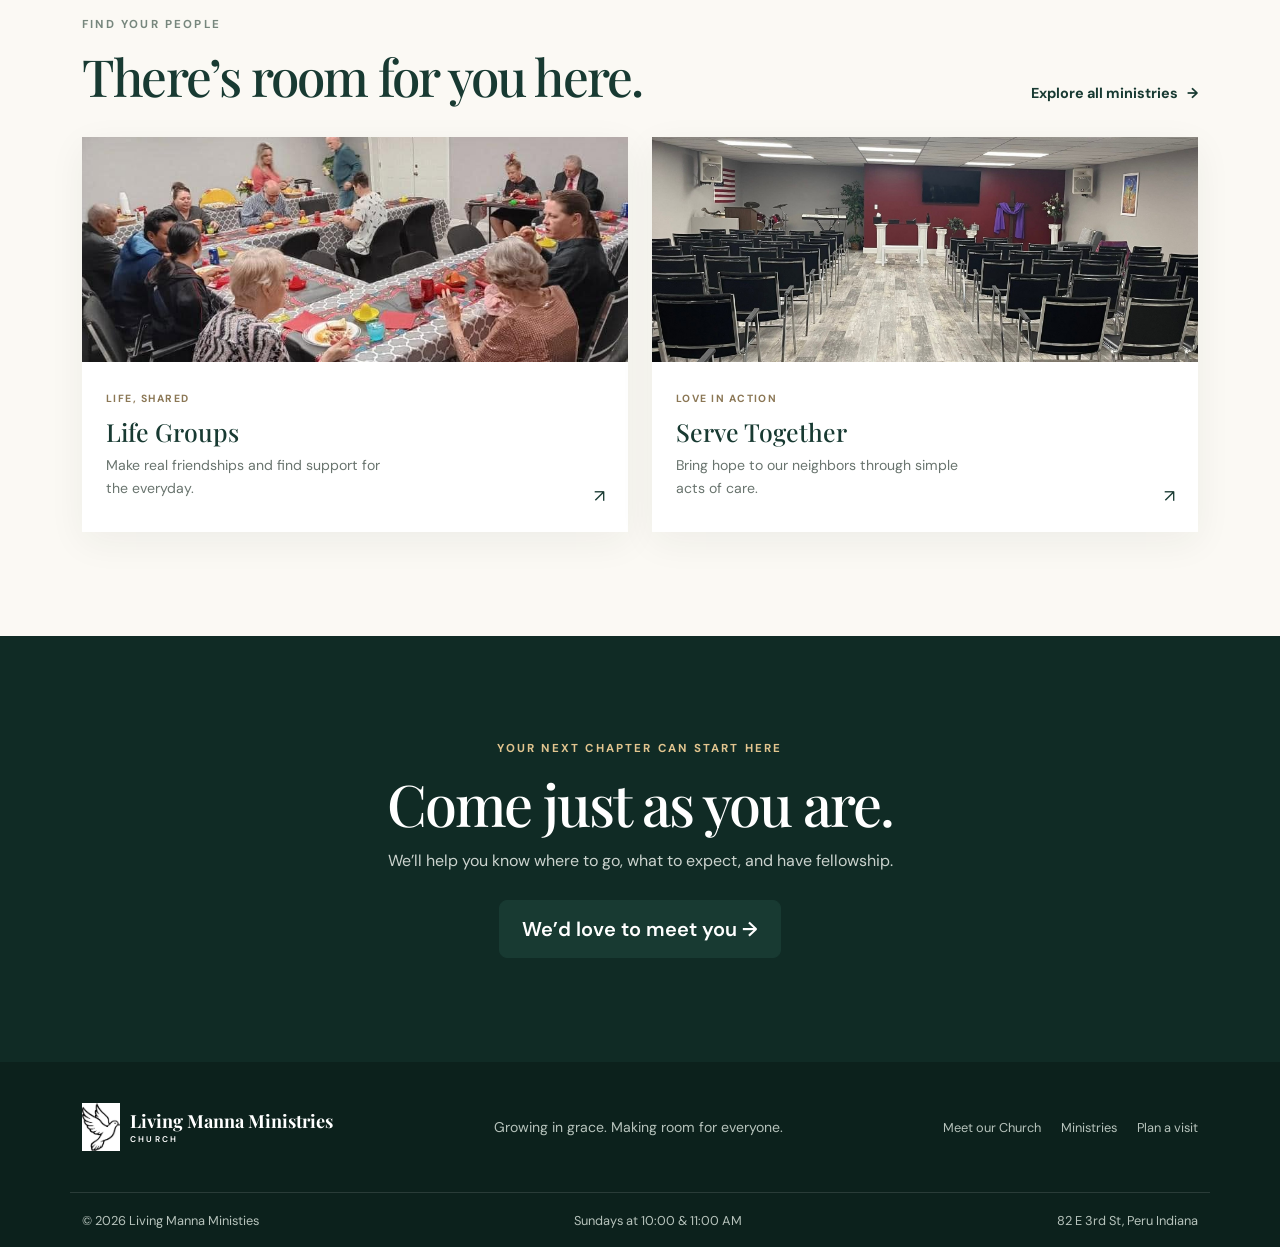
==== commit fe359435: "new carousel" ====
--- a/index.html
+++ b/index.html
@@ -29,7 +29,7 @@
           class="navbar-toggler-icon"></span></button>
       <div class="collapse navbar-collapse" id="mainNav">
         <ul class="navbar-nav ms-auto align-items-lg-center gap-lg-3">
-          <!-- <li class="nav-item"><a class="nav-link active" aria-current="page" href="./index.html">Home</a></li> -->
+          <li class="nav-item"><a class="nav-link active" aria-current="page" href="./index.html">Home</a></li>
           <!-- <li class="nav-item"><a class="nav-link" href="./html/about.html">Our church</a></li> -->
           <li class="nav-item"><a class="nav-link" href="./html/meet.html">Meet our Church</a></li>
           <li class="nav-item"><a class="nav-link" href="./html/ministries.html">Ministries</a></li>
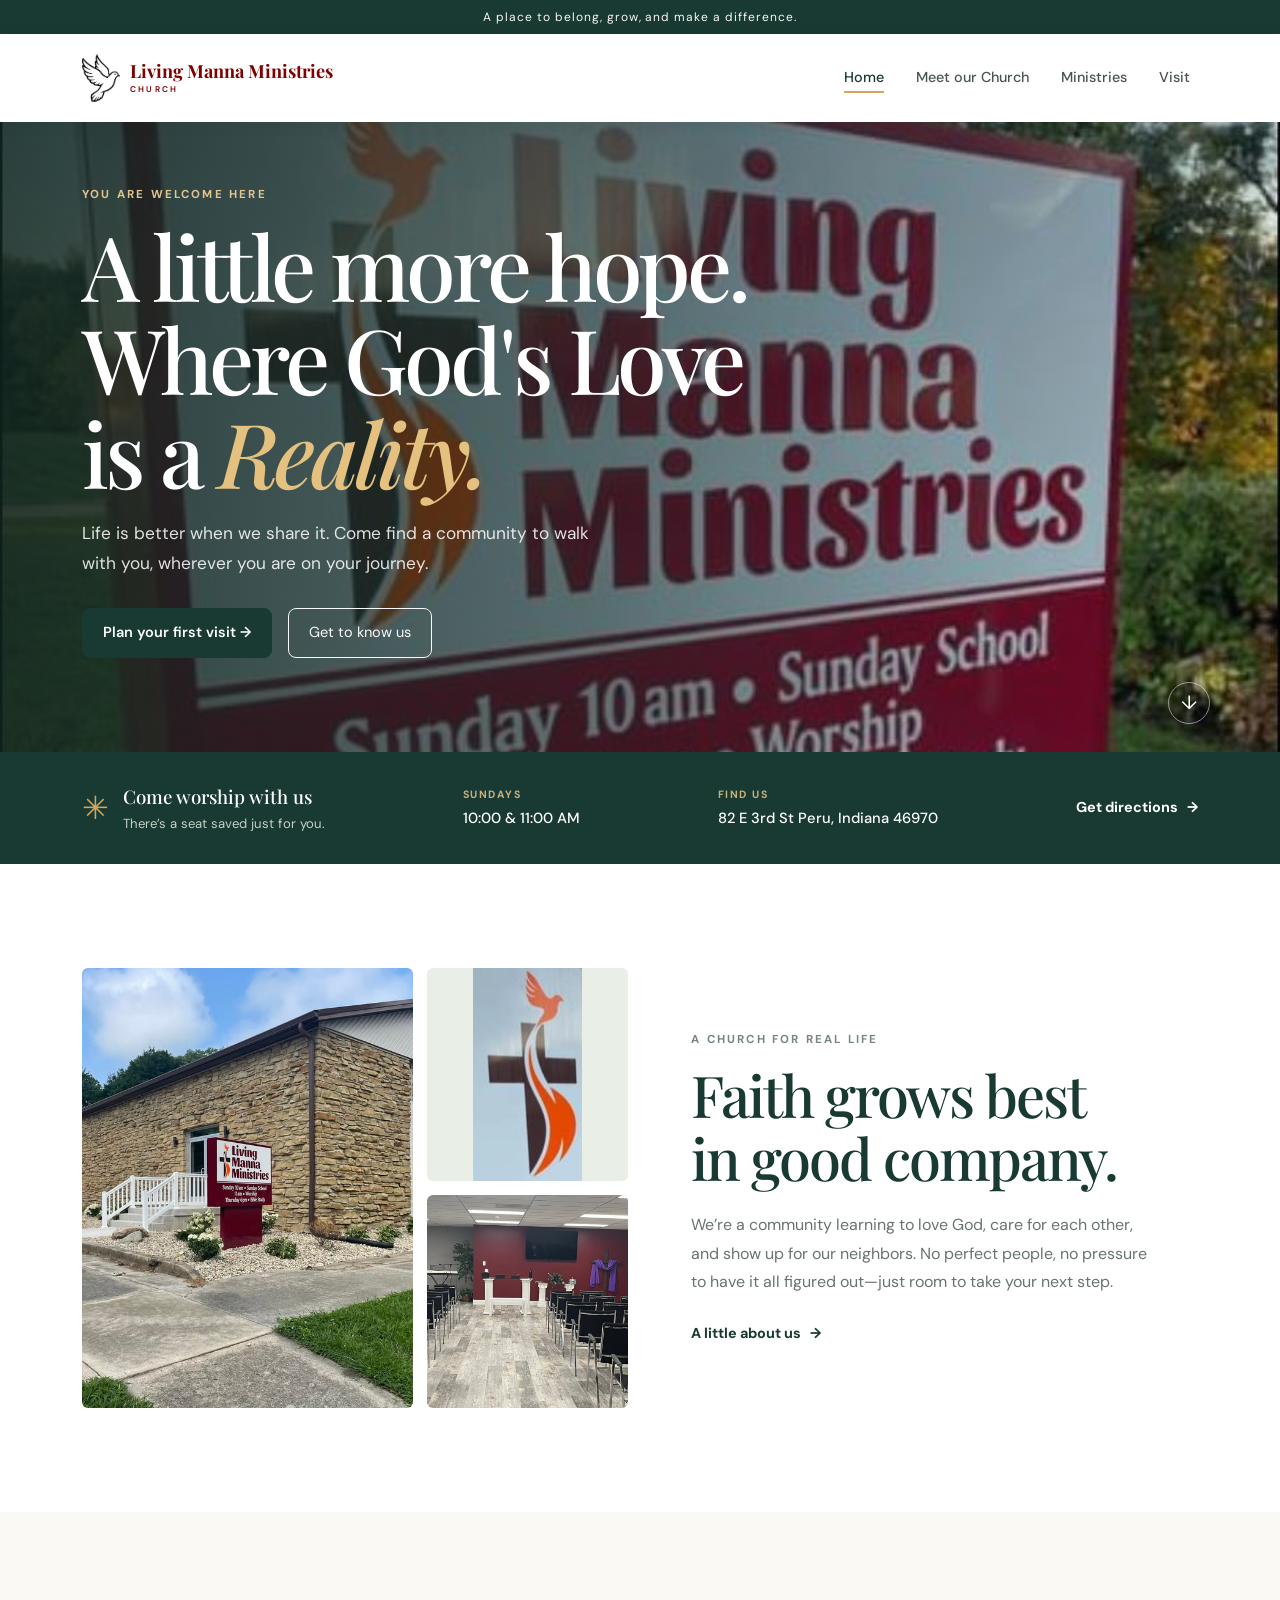
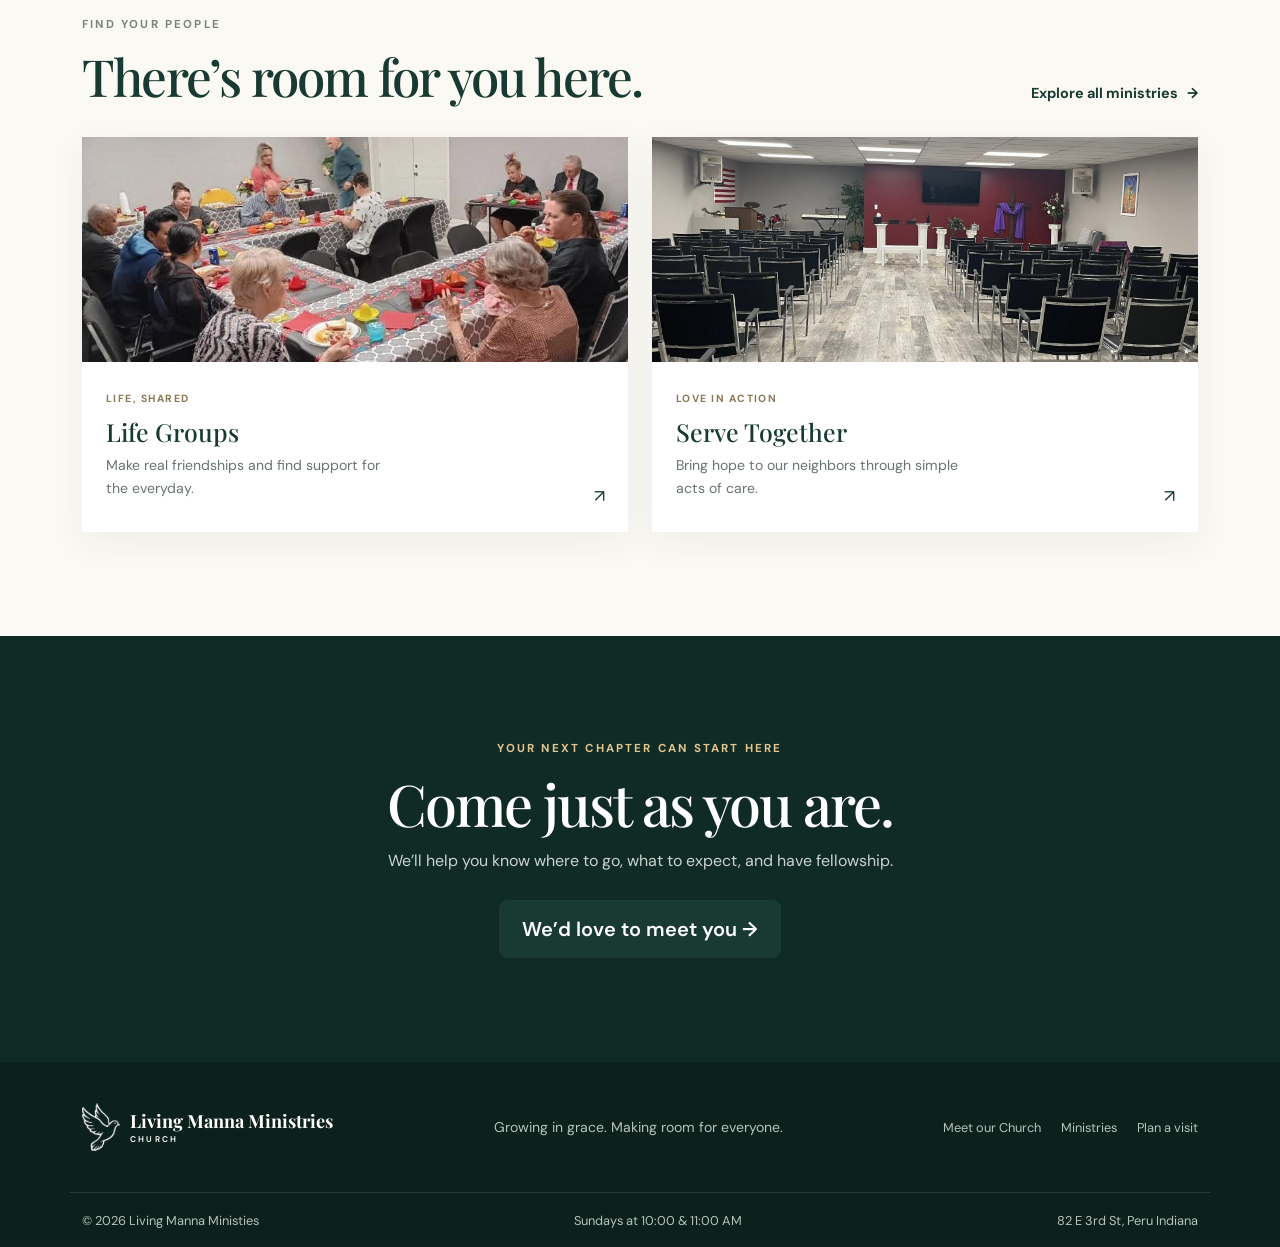
==== commit f5be79fe: "updated" ====
--- a/index.html
+++ b/index.html
@@ -5,7 +5,7 @@
   <meta charset="utf-8">
   <meta name="viewport" content="width=device-width, initial-scale=1">
   <meta name="description"
-    content="A welcoming church community. Join us for Sunday worship, find a group, and discover your place at Grace Community Church.">
+    content="A welcoming church community. Join us for Sunday worship, find a group, and discover your place at Living Manna Ministries. Peru Indiana 46970.">
   <title>Living Manna Ministries</title>
   <link rel="preconnect" href="https://fonts.googleapis.com">
   <link rel="preconnect" href="https://fonts.gstatic.com" crossorigin>
@@ -77,7 +77,7 @@
               <img class="welcome-gallery-main" src="./pics/LivingMannaMinistries.jpg"
                 alt="Living Manna Ministries Church">
               <div class="welcome-gallery-stack">
-                <img src="./pics/LMM sign2.jpg" alt="Living Manna Ministries sign">
+                <img class="welcome-gallery-sign" src="./pics/LMM sign2.jpg" alt="Living Manna Ministries sign">
                 <img src="./pics/inside1.jpg" alt="Inside the church sanctuary">
               </div>
             </div>
--- a/css/styles.css
+++ b/css/styles.css
@@ -341,6 +341,11 @@
   gap: 14px;
 }
 
+.welcome-gallery img.welcome-gallery-sign {
+  background: var(--sage);
+  object-fit: contain;
+}
+
 .welcome-photo {
   min-height: 430px;
   background: #e9e8df url("https://images.unsplash.com/photo-1511632765486-a01980e01a18?auto=format&fit=crop&w=1100&q=85") center / cover no-repeat;
@@ -503,6 +508,11 @@
   color: #fff;
 }
 
+.footer-brand .brand-logo {
+  filter: invert(1);
+  mix-blend-mode: screen;
+}
+
 .footer-brand:hover {
   color: #fff;
 }
@@ -537,6 +547,36 @@
   border-top: 1px solid rgba(255, 255, 255, 0.12);
 }
 
+.faith {
+  position: relative;
+  isolation: isolate;
+  overflow: hidden;
+  margin: 0;
+  padding: 46px 24px;
+  border-top: 3px solid var(--gold);
+  color: var(--forest);
+  background: linear-gradient(120deg, var(--sage), var(--cream) 55%, #f1f3eb);
+  font-family: var(--serif);
+  font-size: clamp(1.8rem, 4vw, 2.8rem);
+  font-weight: 600;
+  letter-spacing: -0.02em;
+  line-height: 1.2;
+}
+
+.faith::before {
+  position: absolute;
+  z-index: -1;
+  top: 50%;
+  right: max(8%, calc((100% - 1100px) / 2));
+  width: 150px;
+  aspect-ratio: 1;
+  background: url("../pics/doveLogo.jpeg") center / contain no-repeat;
+  content: "";
+  opacity: 0.12;
+  transform: translateY(-50%);
+  mix-blend-mode: multiply;
+}
+
 .page-intro {
   padding: 88px 0 82px;
   background: var(--cream);
@@ -629,8 +669,65 @@
   background: var(--cream);
 }
 
+.churchHistory {
+  max-width: 900px;
+  margin: 32px auto 48px;
+  padding: 38px clamp(24px, 5vw, 58px);
+  border-top: 5px solid var(--gold);
+  border-left: 1px solid rgba(24, 58, 50, 0.12);
+  border-radius: 4px;
+  background: #fff;
+  box-shadow: 0 16px 45px rgba(24, 58, 50, 0.12);
+}
+
+.churchHistory + .churchHistory,
+.churchHistory + .row,
+.row + .churchHistory {
+  margin-top: 48px;
+}
+
+.churchHistory h2 {
+  margin-bottom: 18px;
+  color: var(--forest);
+  font-size: clamp(1.8rem, 3.5vw, 2.5rem);
+}
+
+.churchHistory p {
+  margin: 0;
+  color: var(--ink);
+  font-size: 1.02rem;
+  line-height: 1.85;
+}
+
+.churchHistory p + p {
+  margin-top: 24px;
+  padding-top: 20px;
+  border-top: 1px solid rgba(24, 58, 50, 0.12);
+}
+
+.ghana-photo-grid {
+  display: grid;
+  margin-top: 28px;
+  grid-template-columns: repeat(2, minmax(0, 1fr));
+  gap: 20px;
+}
+
+.ghana-photo-grid img {
+  width: 100%;
+  height: 280px;
+  border-radius: 4px;
+  object-fit: cover;
+}
+
+.leadership-row {
+  max-width: 900px;
+  margin-inline: auto;
+}
+
 .member-card {
+  display: flex;
   height: 100%;
+  flex-direction: column;
   overflow: hidden;
   border: 0;
   background: #fff;
@@ -639,19 +736,27 @@
 
 .member-card-photo {
   display: grid;
-  min-height: 280px;
+  position: relative;
+  height: 280px;
+  min-height: 0;
   place-items: center;
-  padding: 20px;
+  overflow: hidden;
   color: var(--muted);
   background: #e9eee7;
   text-align: center;
 }
 
 .member-card-photo img {
+  position: absolute;
+  inset: 0;
+  display: block;
   width: 100%;
   height: 100%;
-  min-height: 280px;
   object-fit: cover;
+}
+
+.member-card-photo img.bishop-fredrick-image {
+  object-position: center 10%;
 }
 
 .member-card-photo span {
@@ -662,11 +767,19 @@
 }
 
 .member-card .card-body {
+  display: flex;
+  flex: 1;
+  flex-direction: column;
+  align-items: center;
   padding: 22px 24px;
 }
 
 .member-card h2 {
-  margin-bottom: 6px;
+  min-height: 76px;
+  margin: 0;
+  display: grid;
+  align-items: center;
+  padding: 16px 18px 10px;
   color: var(--forest);
   font-family: var(--serif);
   font-size: 1.5rem;
@@ -846,9 +959,9 @@
   }
 
   .welcome-gallery-stack {
-    height: 230px;
-    grid-template-columns: 1fr;
-    grid-template-rows: repeat(2, minmax(0, 1fr));
+    height: 240px;
+    grid-template-columns: repeat(2, minmax(0, 1fr));
+    grid-template-rows: 1fr;
   }
 
   .welcome-copy {
@@ -889,6 +1002,24 @@
     padding: 66px 0;
   }
 
+  .faith {
+    padding: 36px 20px;
+  }
+
+  .faith::before {
+    right: 6%;
+    width: 110px;
+    opacity: 0.1;
+  }
+
+  .ghana-photo-grid {
+    grid-template-columns: 1fr;
+  }
+
+  .ghana-photo-grid img {
+    height: 240px;
+  }
+
   .story-section,
   .ministries-page,
   .visit-section,
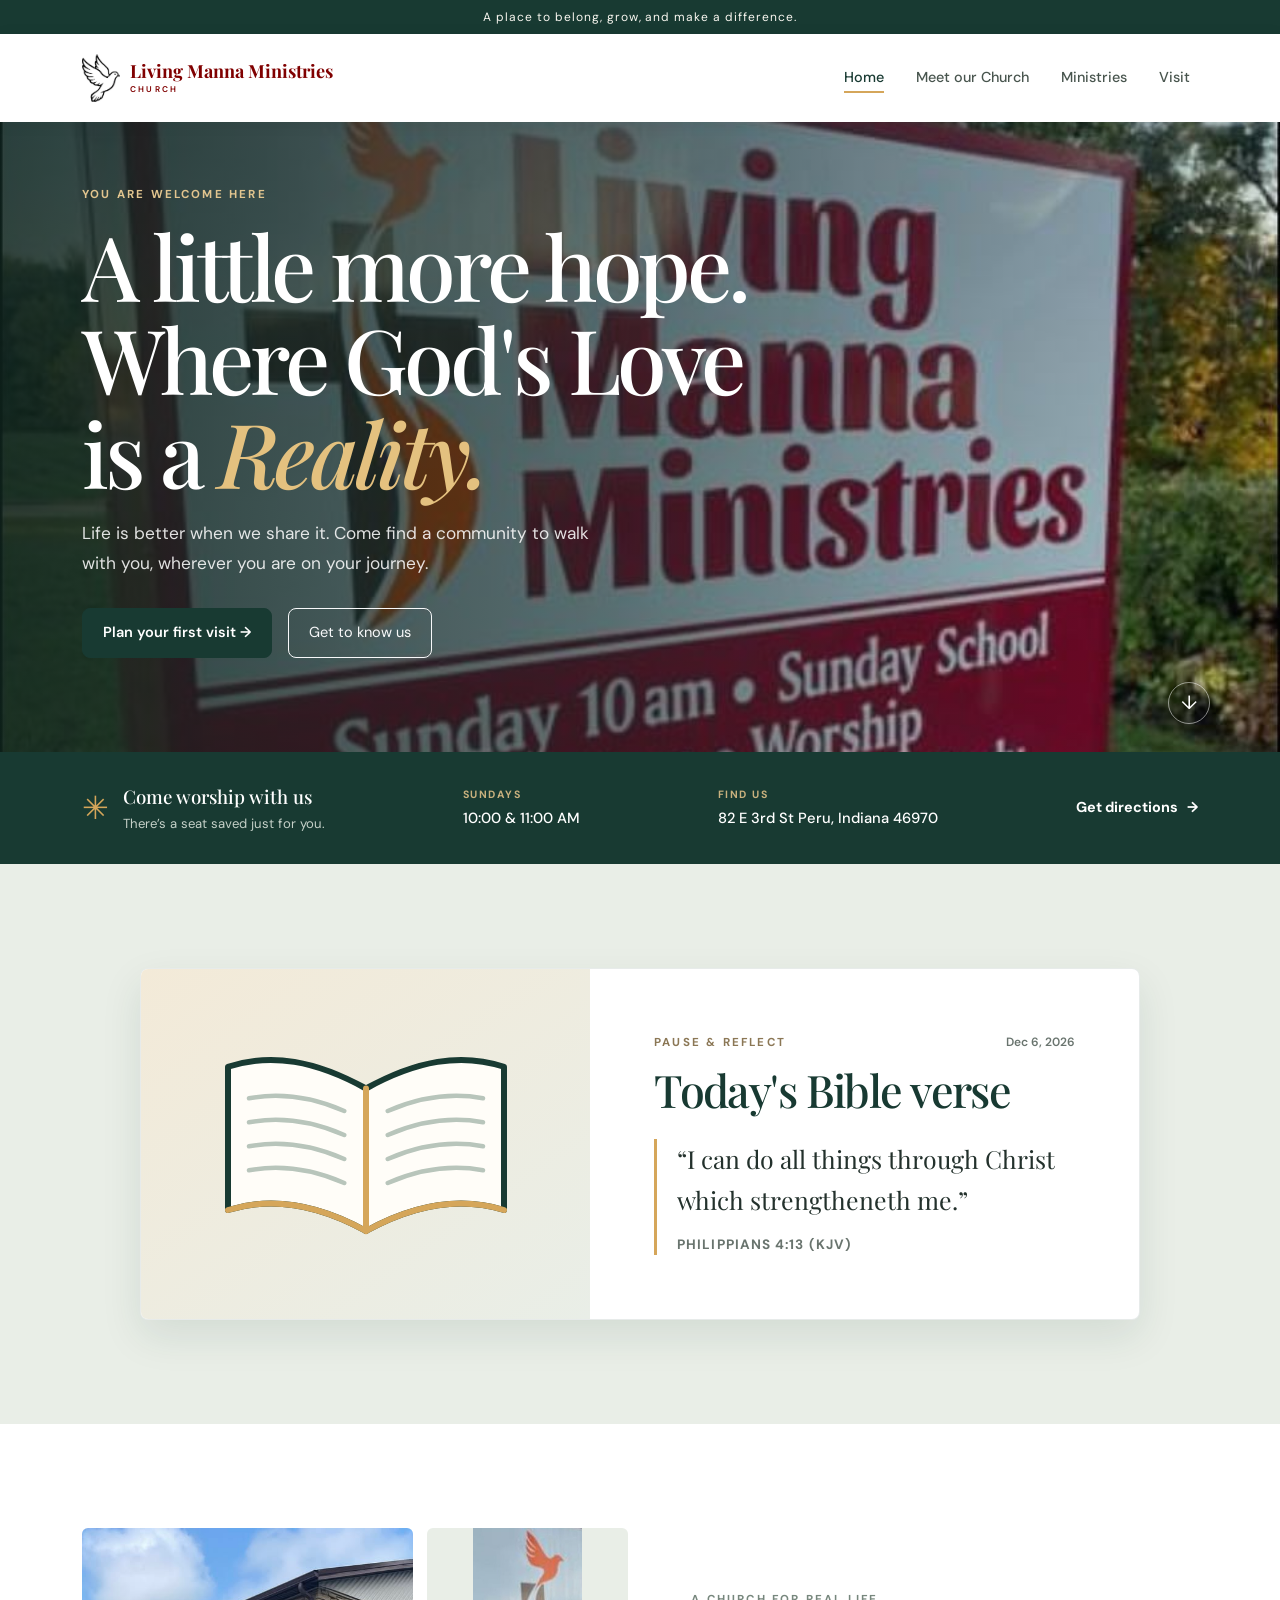
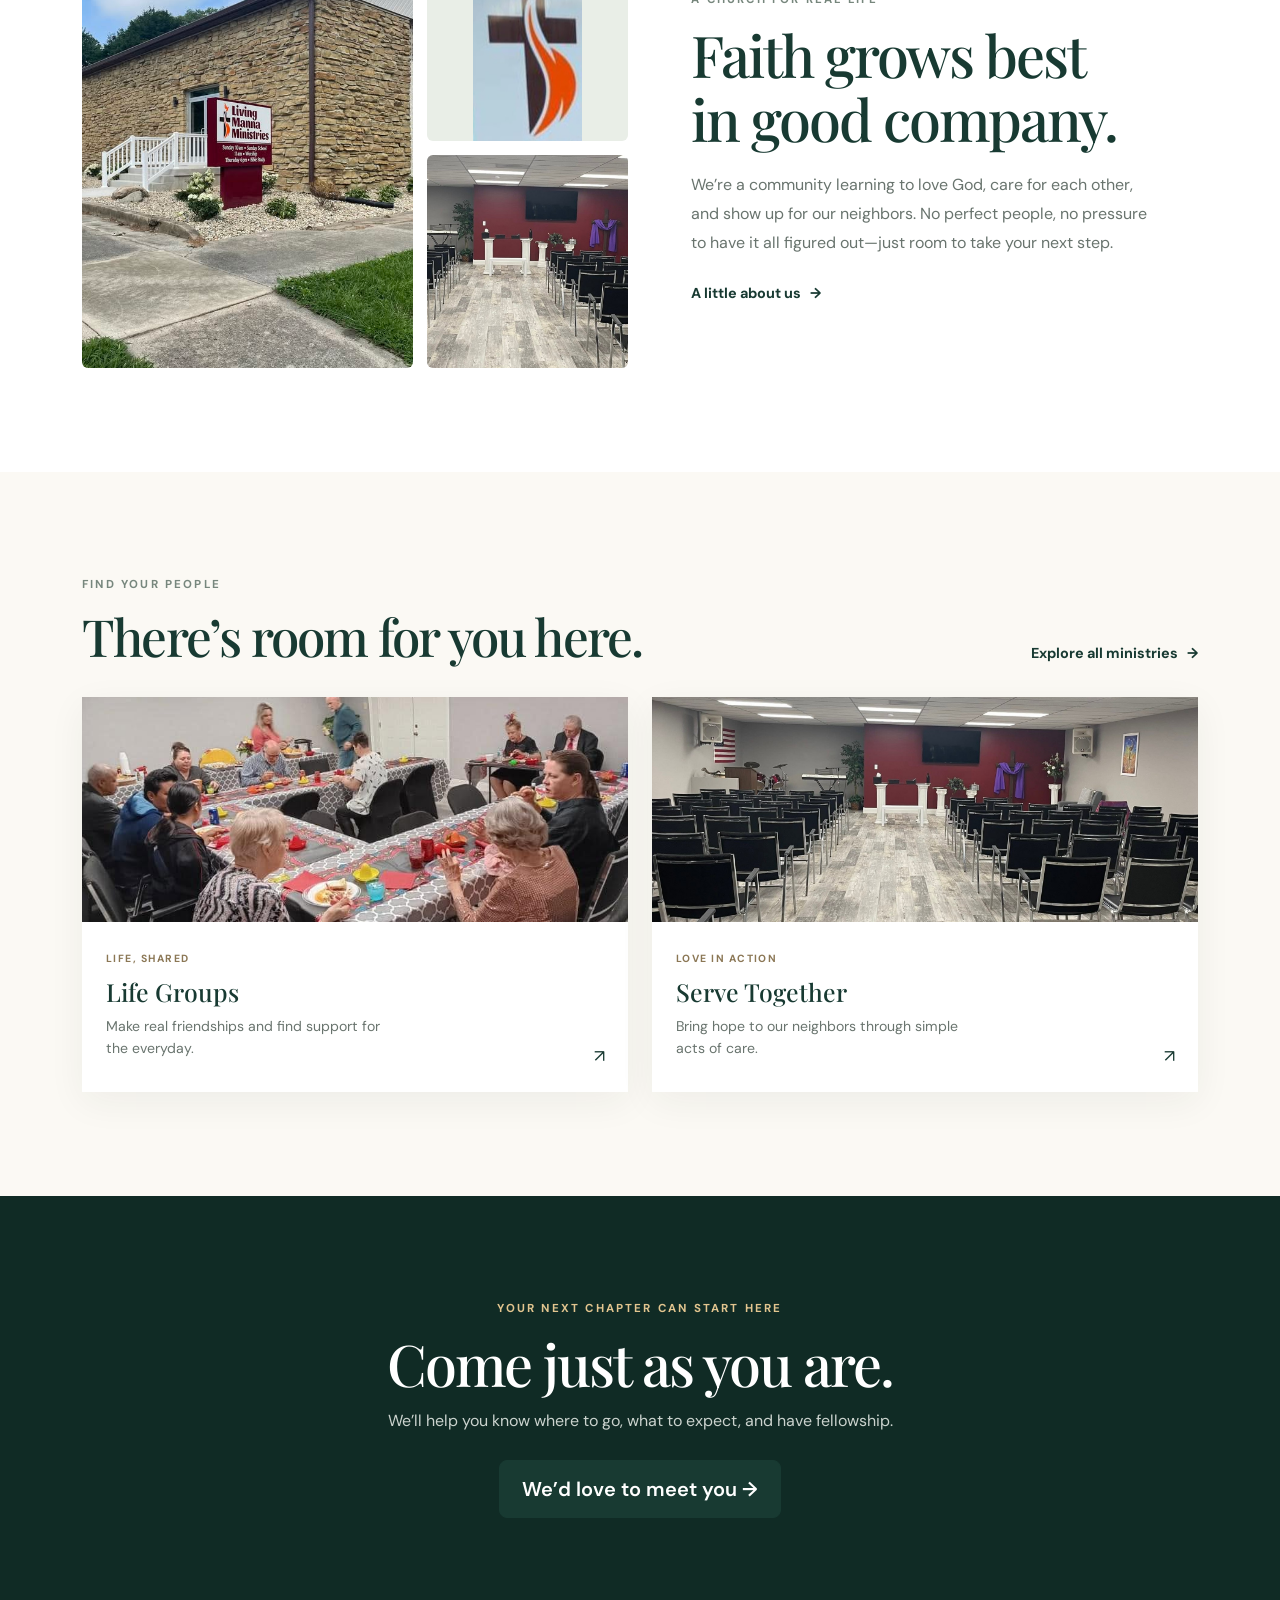
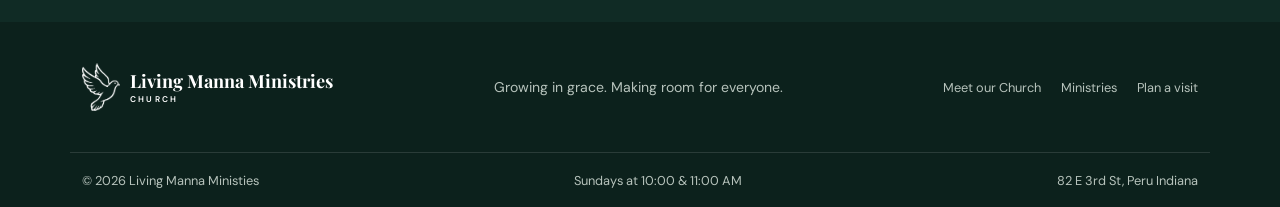
==== commit fa4b6ddc: "bible verse" ====
--- a/index.html
+++ b/index.html
@@ -69,10 +69,32 @@
       </div>
     </section>
 
+
+    <section class="daily-bible section-space" aria-labelledby="daily-bible-title">
+      <div class="container">
+        <div class="daily-bible-card">
+          <div class="daily-bible-art">
+            <img src="./pics/open-bible.svg" alt="Illustration of an open Bible">
+          </div>
+          <div class="daily-bible-content">
+            <div class="daily-bible-meta">
+              <p class="eyebrow">PAUSE &amp; REFLECT</p>
+              <time id="daily-verse-date"></time>
+            </div>
+            <h2 id="daily-bible-title">Today's Bible verse</h2>
+            <blockquote class="daily-bible-quote">
+              <p id="daily-verse-text">“Thy word is a lamp unto my feet, and a light unto my path.”</p>
+              <footer id="daily-verse-reference">Psalm 119:105 (KJV)</footer>
+            </blockquote>
+          </div>
+        </div>
+      </div>
+    </section>
+
     <section id="welcome" class="section-space">
       <div class="container">
         <div class="row align-items-center g-4">
-          <div class="col-lg-6">
+          <div class="col-xl-6">
             <div class="welcome-gallery">
               <img class="welcome-gallery-main" src="./pics/LivingMannaMinistries.jpg"
                 alt="Living Manna Ministries Church">
@@ -82,7 +104,7 @@
               </div>
             </div>
           </div>
-          <div class="col-lg-6 welcome-copy">
+          <div class="col-xl-6 welcome-copy">
             <p class="eyebrow">A CHURCH FOR REAL LIFE</p>
             <h2>Faith grows best<br>in good company.</h2>
             <p class="body-copy">We’re a community learning to love God, care for each other, and show up for our
@@ -164,6 +186,7 @@
   <script src="https://cdn.jsdelivr.net/npm/bootstrap@5.3.8/dist/js/bootstrap.bundle.min.js"
     integrity="sha384-FKyoEForCGlyvwx9Hj09JcYn3nv7wiPVlz7YYwJrWVcXK/BmnVDxM+D2scQbITxI"
     crossorigin="anonymous"></script>
+  <script src="./js/daily-bible.js" defer></script>
 </body>
 
 </html>
--- a/css/styles.css
+++ b/css/styles.css
@@ -313,6 +313,91 @@
 
 .service-strip .text-link {
   color: #fff;
+}
+
+.daily-bible {
+  background: var(--sage);
+}
+
+.daily-bible-card {
+  display: grid;
+  max-width: 1000px;
+  margin: 0 auto;
+  overflow: hidden;
+  grid-template-columns: minmax(0, 0.9fr) minmax(0, 1.1fr);
+  border: 1px solid rgba(24, 58, 50, 0.1);
+  border-radius: 8px;
+  background: #fff;
+  box-shadow: 0 16px 40px rgba(24, 58, 50, 0.1);
+}
+
+.daily-bible-art {
+  display: grid;
+  min-height: 320px;
+  place-items: center;
+  padding: 34px;
+  background: linear-gradient(145deg, #f3ead8, #e9eee7);
+}
+
+.daily-bible-art img {
+  display: block;
+  width: min(100%, 360px);
+  max-height: 280px;
+}
+
+.daily-bible-content {
+  align-self: center;
+  padding: clamp(30px, 5vw, 64px);
+}
+
+.daily-bible-meta {
+  display: flex;
+  align-items: baseline;
+  justify-content: space-between;
+  gap: 12px;
+  margin-bottom: 12px;
+}
+
+.daily-bible-meta .eyebrow {
+  margin: 0;
+  color: #8b7755;
+}
+
+.daily-bible-meta time {
+  color: var(--muted);
+  font-size: 0.75rem;
+  font-weight: 600;
+  white-space: nowrap;
+}
+
+.daily-bible-content h2 {
+  margin-bottom: 22px;
+  color: var(--forest);
+  font-size: clamp(2rem, 3.5vw, 2.8rem);
+  font-weight: 500;
+  letter-spacing: -0.035em;
+}
+
+.daily-bible-quote {
+  margin: 0;
+  padding-left: 20px;
+  border-left: 3px solid var(--gold);
+}
+
+.daily-bible-quote p {
+  margin: 0 0 14px;
+  color: var(--ink);
+  font-family: var(--serif);
+  font-size: clamp(1.2rem, 2vw, 1.55rem);
+  line-height: 1.65;
+}
+
+.daily-bible-quote footer {
+  color: var(--muted);
+  font-size: 0.85rem;
+  font-weight: 700;
+  letter-spacing: 0.08em;
+  text-transform: uppercase;
 }
 
 .section-space {
@@ -945,6 +1030,23 @@
     padding: 70px 0;
   }
 
+  .daily-bible-card {
+    grid-template-columns: 1fr;
+  }
+
+  .daily-bible-art {
+    min-height: 220px;
+    padding: 24px;
+  }
+
+  .daily-bible-art img {
+    max-height: 190px;
+  }
+
+  .daily-bible-content {
+    padding: 30px 26px 34px;
+  }
+
   .welcome-photo {
     min-height: 300px;
   }
@@ -1049,6 +1151,12 @@
   }
 }
 
+@media (max-width: 1199.98px) {
+  .welcome-copy {
+    padding-left: 12px;
+  }
+}
+
 @media (prefers-reduced-motion: reduce) {
   html {
     scroll-behavior: auto;
